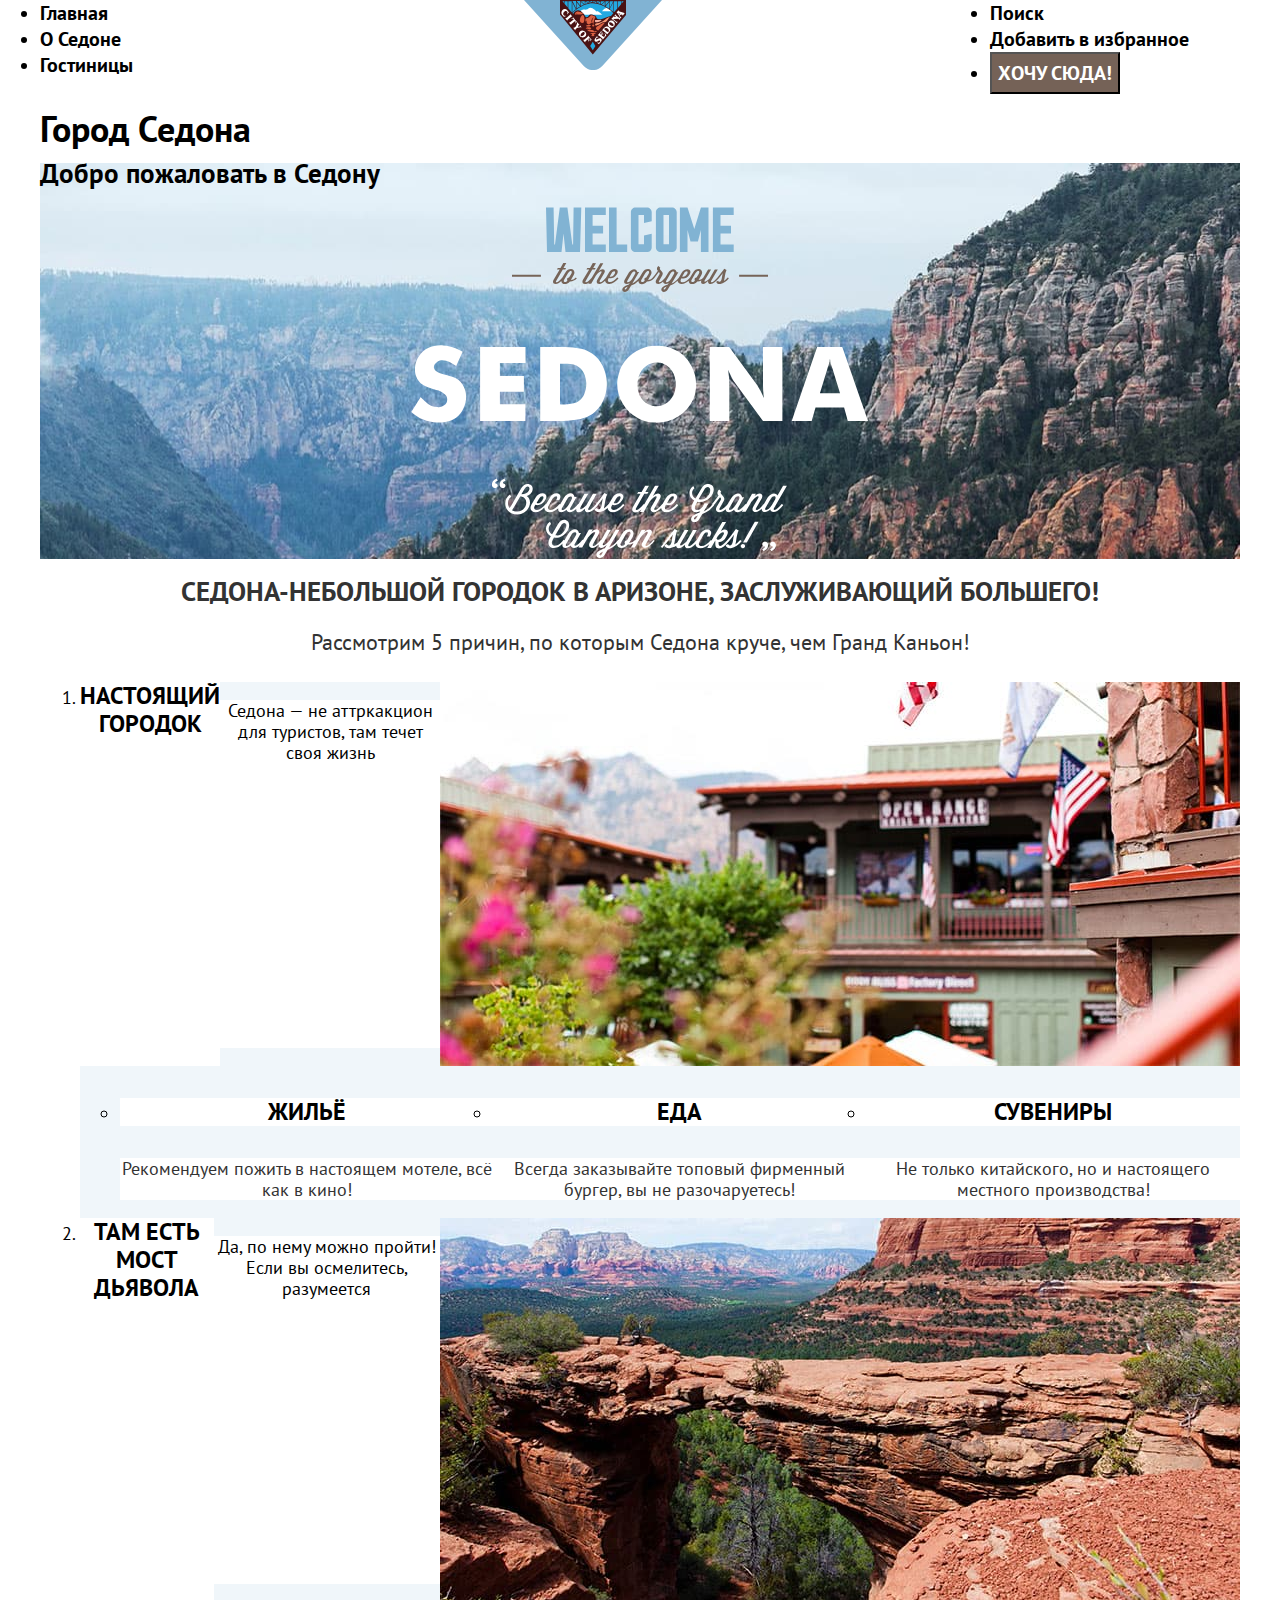
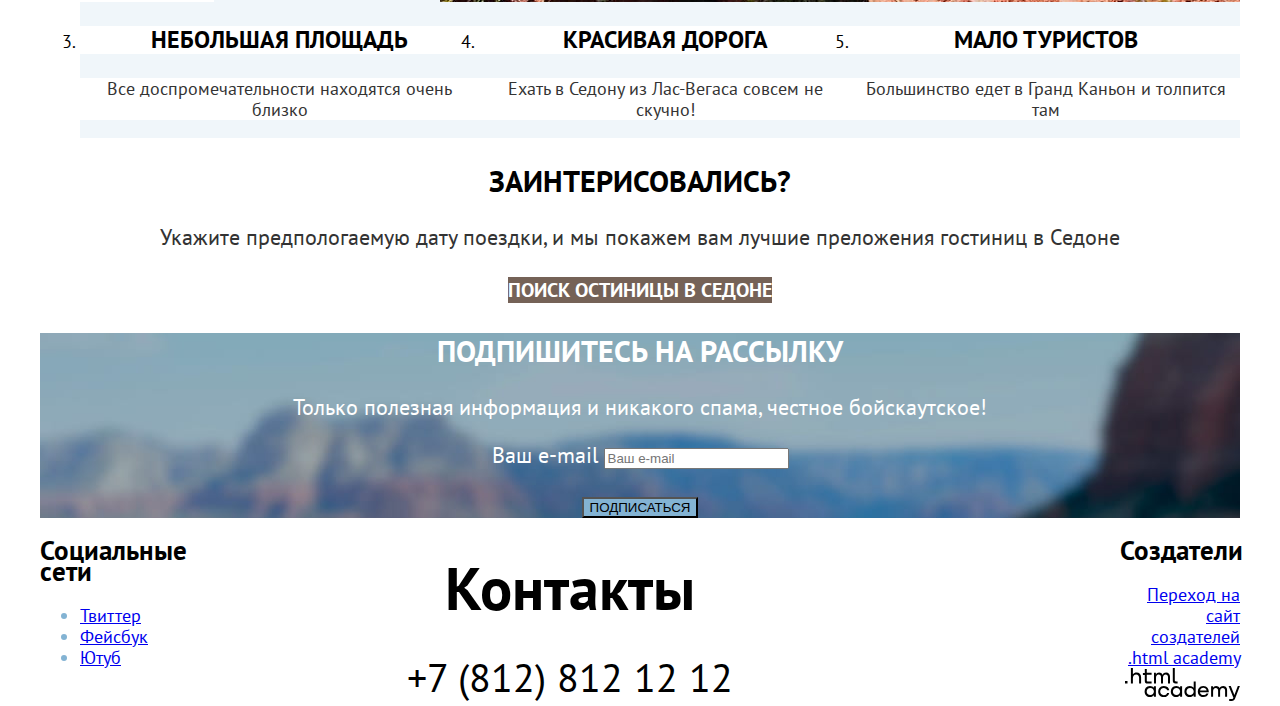
==== index.html @ b30a2d1b "сетка главной страницы и каталога" ====
<!DOCTYPE html>
<html lang="ru">
  <head>
    <meta charset="utf-8">
    <title>HTML Academy: Седона</title>
    <link rel="stylesheet" href="styles/styles.css">
  </head>
  <body>
    <header class="page-header">
      <nav class="navigation">
        <ul class="navigation-list">
          <li class="navigation-item">
            <a class="navigation-link">Главная</a>
          </li>
          <li class="navigation-item">
            <a class="navigation-link" href="#">О Седоне</a>
          </li>
          <li class="navigation-item">
            <a class="navigation-link" href="catalog.html">Гостиницы</a>
          </li>
        </ul>
        <a class="page-header-logo">
          <img src="images/sedona.svg" width="138" height="70" alt="Логотип города Седона.">
        </a>
        <ul class="navigation-list navigation-user">
          <li class="navigation-item">
            <a class="navigation-link" href="">
              <span class="visually-hidden">Поиск</span>
            </a>
          </li>
          <li class="navigation-item">
            <a class="navigation-link" href="">
              <span class="visually-hidden">Добавить в избранное</span>
            </a>
          </li>
          <li class="navigation-item">
            <button class="button-special button-small" type="button">Хочу сюда!</button>
          </li>
        </ul>
      </nav>
    </header>
    <main class="main-container">
      <div class="page-container">
      <h1 class="visually-hidden">Город Седона</h1>
      <section class="intro">
        <h2 class="visually-hidden">Добро пожаловать в Седону</h2>
        <img class="intro-slogan" src="images/intro/welcome.svg" width="458" height="352" alt="Welcome to the gorgeus Sedona. Because the Grand Canyon sucks!">
      </section>
      <section class="advantages">
        <h2 class="advantages-title">Седона-небольшой городок в Аризоне, заслуживающий большего!</h2>
        <div class="causes">
        <p> Рассмотрим 5 причин, по которым Седона круче, чем Гранд Каньон!</p>
        </div>
        <ol class="advantages-list">
          <li class="advantages-item">
            <div class="index-columns">
            <h3 class="advantages-title-causes">Настоящий городок</h3>
            <p class="advantages-description-causes">Седона&nbsp;&mdash; не&nbsp;аттркакцион для туристов, там течет своя жизнь</p>
            <img class="advantages-image" src="images/advantages/photo-1.jpg" width="800" height="384" alt="Городская улица.">
            </div>
            <ul class="features-list">
              <li class="features-item">
                <h4 class="features-title-lodging">Жильё</h4>
                <p class="features-description">Рекомендуем пожить в настоящем мотеле, всё как в кино!</p>
              </li>
              <li class="features-item">
                <h4 class="features-title-food">Еда</h4>
                <p class="features-description">Всегда заказывайте топовый фирменный бургер, вы не разочаруетесь!</p>
              </li>
              <li class="features-item">
                <h4 class="features-title-souvenirs">Сувениры</h4>
                <p class="features-description">Не только китайского, но и настоящего местного производства!</p>
              </li>
            </ul>
          </li>
          <li class="advantages-item">
            <div class="index-columns">
            <h3 class="advantages-title-causes">Там есть мост дьявола</h3>
            <p class="advantages-description-causes">Да, по нему можно пройти! Если вы осмелитесь, разумеется</p>
            <img сlass="advantages-image" src="images/advantages/photo-2.jpg" width="800" height="384" alt="Мост дьявола.">
            </div>
          </li>
          <div class="index-columns">
          <li class="advantages-item">
            <h3 class="advantages-title-facts">Небольшая площадь</h3>
            <p class="advantages-description-facts">Все доспромечательности находятся очень близко</p>
          </li>
          <li class="advantages-item">
            <h3 class="advantages-title-facts">Красивая дорога</h3>
            <p class="advantages-description-facts">Ехать в Седону из Лас-Вегаса совсем не скучно!</p>
          </li>
          <li class="advantages-item">
            <h3 class="advantages-title-facts">Мало туристов</h3>
            <p class="advantages-description-facts">Большинство едет в Гранд Каньон и толпится там</p>
          </li>
          </div>
        </ol>
      </section>
      <section class="reservation">
        <h2 class="reservation-title">Заинтерисовались?</h2>
        <div class="hotel-search">
        <p>Укажите предпологаемую дату поездки, и мы покажем вам лучшие преложения гостиниц в Седоне</p>
        </div>
        <a class="button-special reservation-link" href="#">Поиск остиницы в Седоне</a>
      </section>
      <section class="subscribe">
        <h2 class="subscribe-title">Подпишитесь на рассылку</h2>
        <p>Только полезная информация и никакого спама, честное бойскаутское!</p>
        <form class="newsletter-form" action="https://echo.htmlacademy.ru" method="post">
          <p class="newsletter-email">
            <label class="visually-hidden" for="newsletter-email">Ваш e-mail</label>
            <input class="field" placeholder="Ваш e-mail" type="email" name="newsletter-email" id="newsletter-email" required>
          </p>
          <button class="button newsletter-button" type="submit">Подписаться</button>
        </form>
      </section>
      </div>
    </main>
    <footer class="page-footer">
      <div class="page-footer-container">
      <section class="footer-social">
        <h2 class="visually-hidden">Социальные сети</h2>
        <ul class="footer-social-list">
          <li class="footer-social-item">
            <a class="footer-social-link" href="https://twitter.com/htmlacademy_ru" target="_blank" rel="noopener nofollow">
              <span class="visually-hidden">Твиттер</span>
            </a>
          </li>
          <li class="footer-social-item">
            <a class="footer-social-link" href="https://www.facebook.com/htmlacademy" target="_blank" rel="noopener nofollow">
              <span class="visually-hidden">Фейсбук</span>
            </a>
          </li>
          <li class="footer-social-item">
            <a class="footer-social-link" href="https://www.youtube.com/c/HTMLAcademyRUS" target="_blank" rel="noopener nofollow">
              <span class="visually-hidden">Ютуб</span>
            </a>
          </li>
        </ul>
      </section>
      <section class="footer-contacts">
        <h2 class="visually-hidden">Контакты</h2>
        <address class="footer-contacts">
          <a class="footer-contacts-phone" href="+78128121212">+7 (812) 812 12 12</a>
        </address>
      </section>
      <section class="branding">
        <h2 class="visually-hidden">Создатели</h2>
        <a href="https://htmlacademy.ru" target="_blank" rel="noopener nofollow">
          <span class="visually-hidden">Переход на сайт создателей .html academy</span>
          <img src="image/vectors/Vector-19.svg" width="115" height="33" alt="Логотип сайта htmlacademy.">
        </a>
      </section>
      </div>
    </footer>
  </body>
</html>
---- styles/styles.css ----
@font-face {
  font-family: "PT Sans";
  font-style: normal;
  font-weight: 400;
  src: url("../fonts/ptsans-400.woff2") format("woff2");
  font-display: swap;
}

@font-face {
  font-family: "PT Sans";
  font-style: normal;
  font-weight: 700;
  src: url("../fonts/ptsans-700.woff2") format("woff2");
  font-display: swap;
}

html {
  height: 100%;
}

body {
  margin: 0;
  display: flex;
  flex-direction: column;
  min-height: 100%;
  font-family: "PT Sans", sans-serif;
  font-size: 18px;
  line-height: 21px;
  color: #000000;
  background-color: #ffffff;
}

.page-header {
  color: #000000;
  background-color: #ffffff;
}

.navigation {
  display: flex;
  width: 1200px;
  margin: 0 auto;
}

.navigation-list {
  width: 320px;
  margin: 0;
  padding: 0;
}

.navigation-user {
  max-width: 250px;
  margin-left: auto;
}

.navigation-link {
  font-family: "PT Sans", sans-serif;
  font-size: 20px;
  line-height: 26px;
  font-weight: 700;
  text-align: center;
  color: #000000;
  background-color: #ffffff;
  text-decoration: none;
}

.main-container {
  flex-grow: 1;
}

.intro {
  color: #000000;
  background-color: #756257;
  background-image: url("../images/intro/index-background.jpg");
  background-size: cover;
  background-repeat: no-repeat;
}

.page-container {
  width: 1200px;
  margin: 0 auto;
}

.intro-slogan {
  display: block;
  margin: 0 auto;
}

.catalog-header {
  color: #ffffff;
  background-color: #756257;
  background-image: url("../images/background/catalog-background.jpg");
  background-size: cover;
  background-repeat: no-repeat;
}

.advantages-item {
  background-color: rgba(131, 179, 211, 0.12);
}

.advantages-title {
  text-transform: uppercase;
  color: #333333;
}

.index-columns {
  display: flex;
  justify-content: space-between;
  margin: 0;
  padding: 0;
  text-align: center;
}

.advantages-image {
  width: 800px;
}

.features-list {
  display: flex;
  justify-content: space-between;
}

.features-item {
  width: 400px;
}

.advantages-title-causes {
  margin: 0;
  padding: 0;
  font-size: 24px;
  line-height: 28px;
  font-weight: 700;
  text-align: center;
  color: #000000;
  background-color: #ffffff;
  text-transform: uppercase;
}

.advantages-description-causes {
  font-size: 18px;
  line-height: 21px;
  font-weight: 400;
  text-align: center;
  color: #000000;
  background-color: #ffffff;
}

.inner-header-title {
  width: 528px;
  padding: 0 71px;
  font-family: "PT Sans", sans-serif;
  font-size: 60px;
  line-height: 78px;
  font-weight: 700;
  text-align: left;
  color: #ffffff;
}

.breadcrumbs {
  width: 73px;
  padding: 0 73px;
}

.catalog-filter {
  display: flex;
}

.advantages {
  text-align: center;
}

.causes {
  font-size: 22px;
  line-height: 36px;
  font-weight: 400;
  text-align: center;
  color: #333333;
}

.catalog-filter-title {
  font-size: 20px;
  line-height: 26px;
  font-weight: 700;
  text-align: left;
  color: #ffffff;
}

.features-title-lodging {
  font-size: 24px;
  line-height: 28px;
  font-weight: 700;
  text-align: center;
  color: #000000;
  background-color: #ffffff;
  text-transform: uppercase;
}

.features-title-food {
  font-size: 24px;
  line-height: 28px;
  font-weight: 700;
  text-align: center;
  color: #000000;
  background-color: #ffffff;
  text-transform: uppercase;
}

.features-title-souvenirs {
  font-size: 24px;
  line-height: 28px;
  font-weight: 700;
  text-align: center;
  color: #000000;
  background-color: #ffffff;
  text-transform: uppercase;
}

.features-description {
  font-size: 18px;
  line-height: 21px;
  font-weight: 400;
  text-align: center;
  color: #333333;
  background-color: #ffffff;
}

.control-label {
  font-size: 18px;
  line-height: 24px;
  font-weight: 400;
  text-align: left;
  color: #ffffff;
}

.features-title {
  text-transform: uppercase;
}

.infrastructure {
  width: 150px;
  margin-right: 67px;
}

.lodging {
  width: 145px;
  margin-right: 167px;
}

.price {
  width: 278px;
  margin-right: 81px;
}

.catalog {
  width: 1056px;
  margin: 0 72;
}

.catalog-info {
  font-size: 30px;
  line-height: 39px;
  font-weight: 700;
  text-align: left;
  color: #000000;
  text-transform: uppercase;
}

.product-card-title {
  font-size: 24px;
  line-height: 32px;
  font-weight: 700;
  text-align: left;
  color: #000000;
}

.reservation {
  padding: 0;
  margin: 0 auto;
  text-align: center;
  background-color: #ffffff;
}

.reservation-title {
  font-size: 30px;
  line-height: 36px;
  font-weight: 700;
  text-align: center;
  color: #000000;
  background-color: #ffffff;
  text-transform: uppercase;
}

.advantages-title-facts {
  font-size: 24px;
  line-height: 28px;
  font-weight: 700;
  text-align: center;
  color: #000000;
  background-color: #ffffff;
  text-transform: uppercase;
}

.advantages-description-facts {
  font-size: 18px;
  line-height: 21px;
  font-weight: 400;
  text-align: center;
  color: #333333;
  background-color: #ffffff;
}

.product-card-type,
.product-card-price {
  font-size: 18px;
  line-height: 24px;
  font-weight: 400;
  text-align: left;
  color: #333333;
}

.product-card-rating {
  font-size: 16px;
  line-height: 21px;
  font-weight: 400;
  text-align: center;
  color: #333333;
}

.button-special {
  font-family: inherit;
  font-size: 20px;
  line-height: 36px;
  font-weight: 700;
  text-align: center;
  color: #ffffff;
  background-color: #756257;
  text-decoration: none;
  text-transform: uppercase;
}

.hotel-search {
  font-size: 22px;
  line-height: 26px;
  font-weight: 400;
  text-align: center;
  color: #333333;
  background-color: #ffffff;
}

.subscribe {
  margin: 0 auto;
  padding: 0;
  text-align: center;
  background-image: url("../images/background/background.jpg");
  background-size: 100% auto;
  background-repeat: no-repeat;
  color: #ffffff;
  font-size: 22px;
  line-height: 26px;
  font-weight: 400;
}

.subscribe-title {
  text-transform: uppercase;
  font-size: 30px;
  line-height: 36px;
  font-weight: 700;
}

.button {
  background-color: #83b3d3;
  text-transform: uppercase;
  text-decoration: none;
}

.page-footer {
  background-color: #ffffff;
}

.page-footer-container {
  display: flex;
  width: 1200px;
  margin: 0 auto;
}

.footer-social {
  width: 110px;
  margin-right: 60px;
}

.footer-social-item {
  text-align: left;
  font-style: normal;
  color: #83b3d3;
  background-color: #ffffff;
  text-decoration: none;
  font-size: 18px;
  line-height: 21px;
  font-weight: 400;
}

.footer-contacts {
  width: 720px;
  text-align: center;
  font-size: 40px;
  line-height: 40px;
  font-weight: 400;
  font-style: normal;
  text-decoration: none;
}

.footer-contacts-phone {
  font-style: normal;
  font-size: 40px;
  line-height: 40px;
  font-weight: 400;
  text-align: center;
  color: #000000;
  background-color: #ffffff;
  text-decoration: none;
}

.branding {
  margin-left: auto;
  max-width: 120px;
  text-align: right;
}

.page-header-logo {
  display: flex;
  justify-content: space-between;
  margin: 0 auto;
}
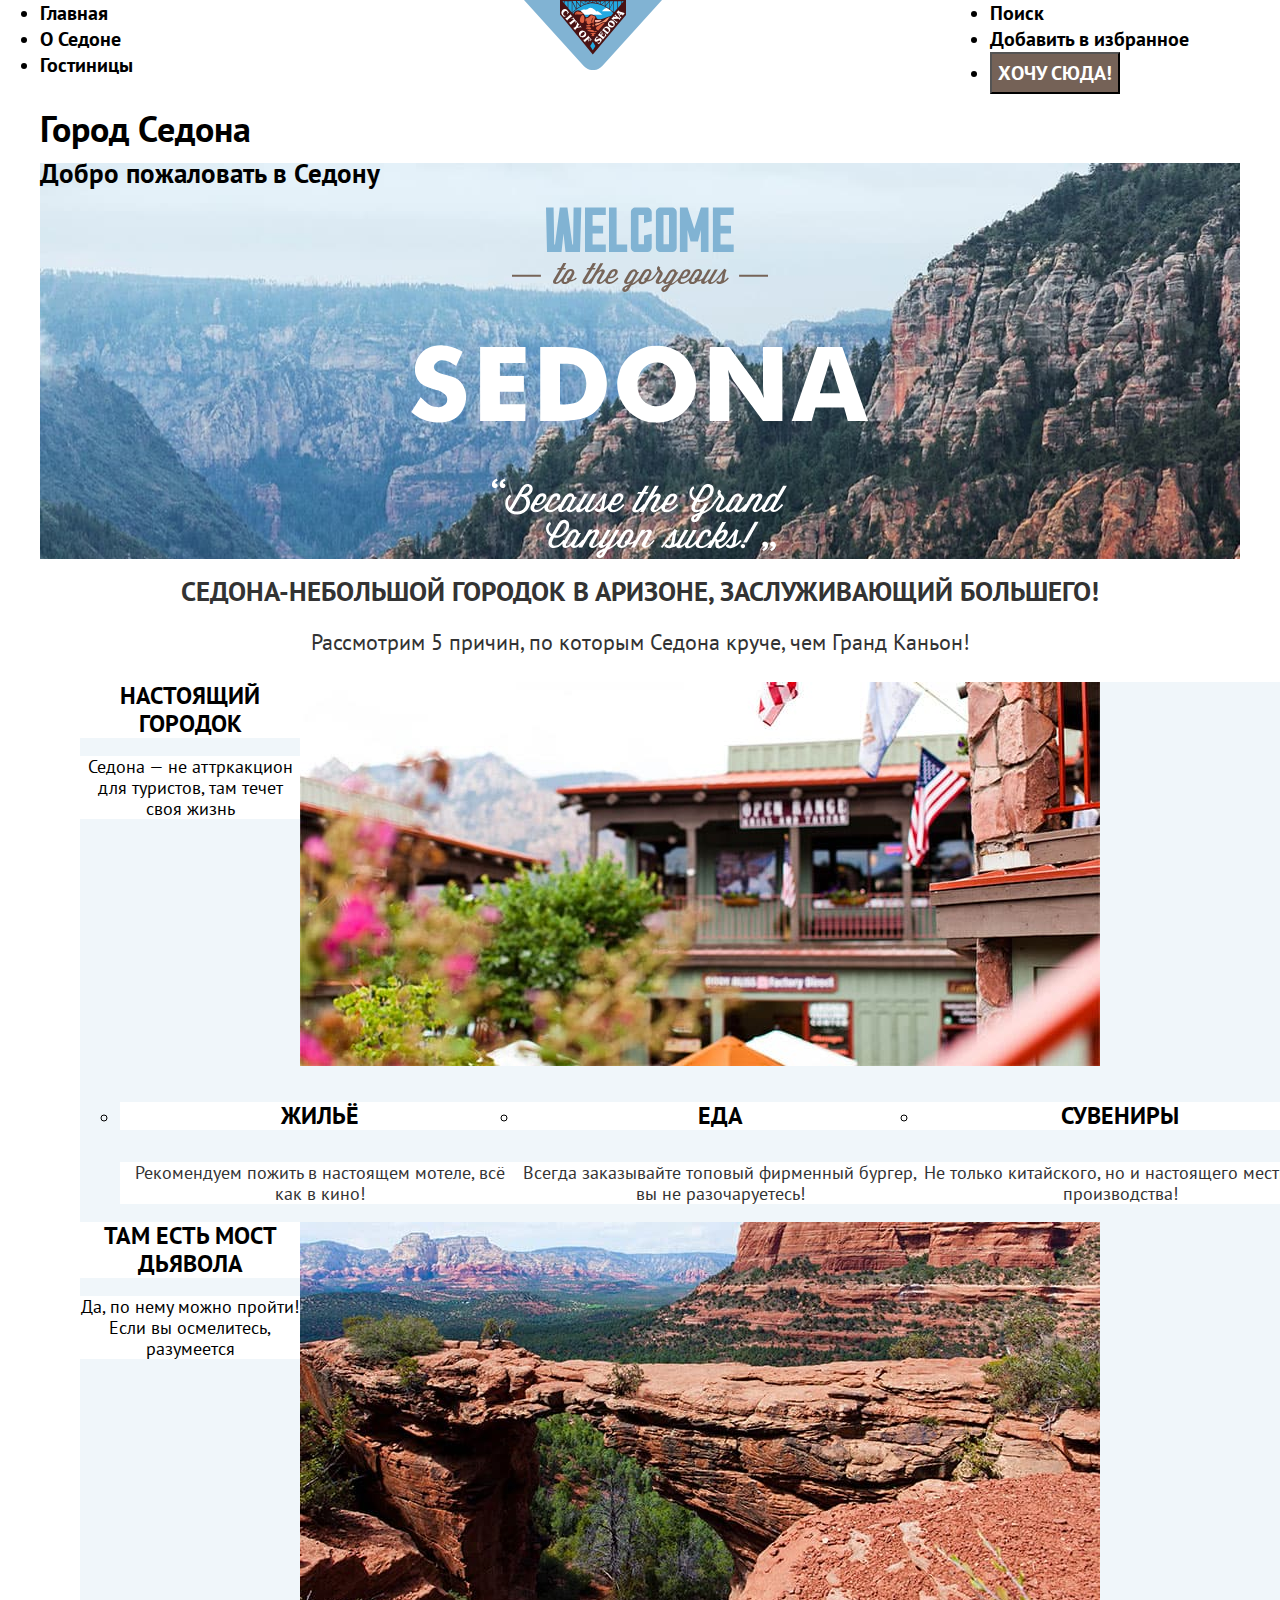
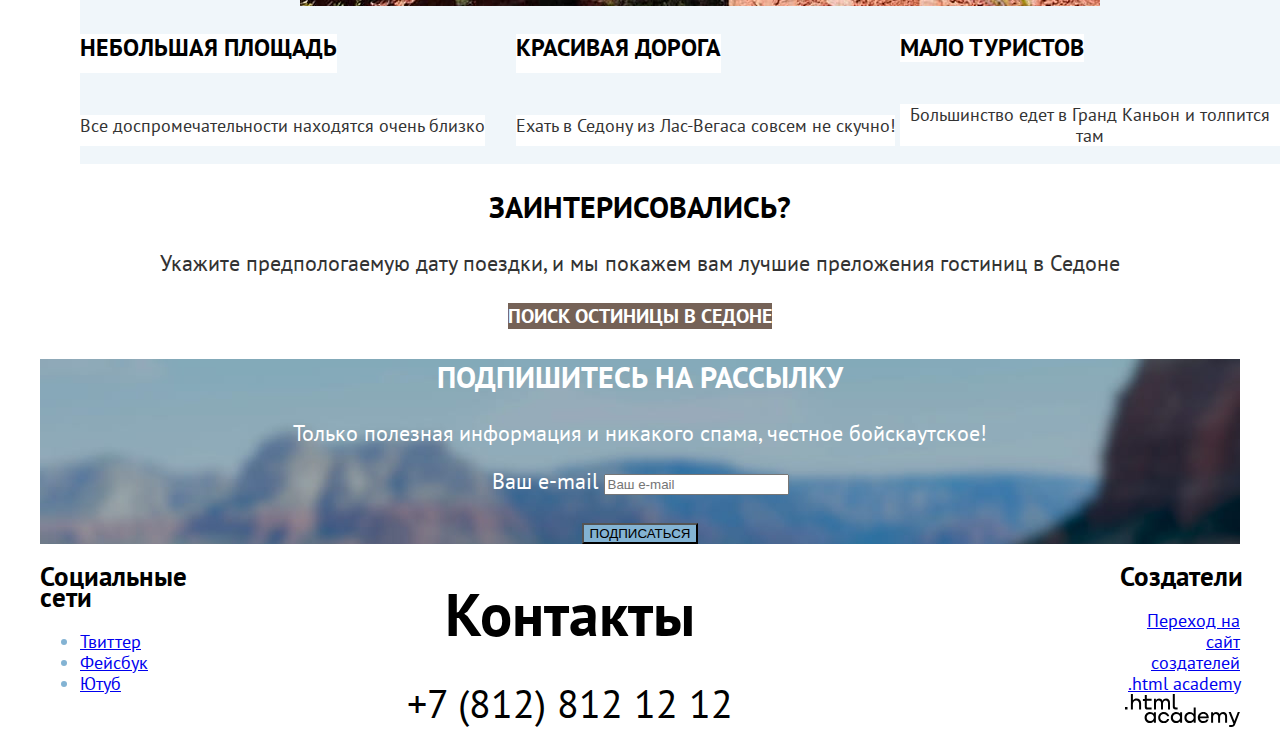
==== commit ce7a081e: "исправление" ====
--- a/index.html
+++ b/index.html
@@ -1,11 +1,14 @@
 <!DOCTYPE html>
 <html lang="ru">
-  <head>
-    <meta charset="utf-8">
-    <title>HTML Academy: Седона</title>
-    <link rel="stylesheet" href="styles/styles.css">
-  </head>
-  <body>
+
+<head>
+  <meta charset="utf-8">
+  <title>HTML Academy: Седона</title>
+  <link rel="stylesheet" href="styles/styles.css">
+</head>
+
+<body>
+  <div class="page-container">
     <header class="page-header">
       <nav class="navigation">
         <ul class="navigation-list">
@@ -40,7 +43,6 @@
       </nav>
     </header>
     <main class="main-container">
-      <div class="page-container">
       <h1 class="visually-hidden">Город Седона</h1>
       <section class="intro">
         <h2 class="visually-hidden">Добро пожаловать в Седону</h2>
@@ -49,14 +51,16 @@
       <section class="advantages">
         <h2 class="advantages-title">Седона-небольшой городок в Аризоне, заслуживающий большего!</h2>
         <div class="causes">
-        <p> Рассмотрим 5 причин, по которым Седона круче, чем Гранд Каньон!</p>
+          <p> Рассмотрим 5 причин, по которым Седона круче, чем Гранд Каньон!</p>
         </div>
         <ol class="advantages-list">
           <li class="advantages-item">
-            <div class="index-columns">
-            <h3 class="advantages-title-causes">Настоящий городок</h3>
-            <p class="advantages-description-causes">Седона&nbsp;&mdash; не&nbsp;аттркакцион для туристов, там течет своя жизнь</p>
-            <img class="advantages-image" src="images/advantages/photo-1.jpg" width="800" height="384" alt="Городская улица.">
+            <div class="index-title-causes">
+              <h3 class="advantages-title-causes">Настоящий городок</h3>
+              <p class="advantages-description-causes">Седона&nbsp;&mdash; не&nbsp;аттркакцион для туристов, там течет своя жизнь</p>
+            </div>
+            <div class="image-advantages">
+              <img class="advantages-image" src="images/advantages/photo-1.jpg" width="800" height="384" alt="Городская улица.">
             </div>
             <ul class="features-list">
               <li class="features-item">
@@ -74,32 +78,34 @@
             </ul>
           </li>
           <li class="advantages-item">
-            <div class="index-columns">
-            <h3 class="advantages-title-causes">Там есть мост дьявола</h3>
-            <p class="advantages-description-causes">Да, по нему можно пройти! Если вы осмелитесь, разумеется</p>
-            <img сlass="advantages-image" src="images/advantages/photo-2.jpg" width="800" height="384" alt="Мост дьявола.">
+            <div class="index-title-causes">
+              <h3 class="advantages-title-causes">Там есть мост дьявола</h3>
+              <p class="advantages-description-causes">Да, по нему можно пройти! Если вы осмелитесь, разумеется</p>
+            </div>
+            <div class="image-advantages">
+              <img сlass="advantages-image" src="images/advantages/photo-2.jpg" width="800" height="384" alt="Мост дьявола.">
             </div>
           </li>
           <div class="index-columns">
-          <li class="advantages-item">
-            <h3 class="advantages-title-facts">Небольшая площадь</h3>
-            <p class="advantages-description-facts">Все доспромечательности находятся очень близко</p>
-          </li>
-          <li class="advantages-item">
-            <h3 class="advantages-title-facts">Красивая дорога</h3>
-            <p class="advantages-description-facts">Ехать в Седону из Лас-Вегаса совсем не скучно!</p>
-          </li>
-          <li class="advantages-item">
-            <h3 class="advantages-title-facts">Мало туристов</h3>
-            <p class="advantages-description-facts">Большинство едет в Гранд Каньон и толпится там</p>
-          </li>
+            <li class="advantages-item">
+              <h3 class="advantages-title-facts">Небольшая площадь</h3>
+              <p class="advantages-description-facts">Все доспромечательности находятся очень близко</p>
+            </li>
+            <li class="advantages-item">
+              <h3 class="advantages-title-facts">Красивая дорога</h3>
+              <p class="advantages-description-facts">Ехать в Седону из Лас-Вегаса совсем не скучно!</p>
+            </li>
+            <li class="advantages-item">
+              <h3 class="advantages-title-facts">Мало туристов</h3>
+              <p class="advantages-description-facts">Большинство едет в Гранд Каньон и толпится там</p>
+            </li>
           </div>
         </ol>
       </section>
       <section class="reservation">
         <h2 class="reservation-title">Заинтерисовались?</h2>
         <div class="hotel-search">
-        <p>Укажите предпологаемую дату поездки, и мы покажем вам лучшие преложения гостиниц в Седоне</p>
+          <p>Укажите предпологаемую дату поездки, и мы покажем вам лучшие преложения гостиниц в Седоне</p>
         </div>
         <a class="button-special reservation-link" href="#">Поиск остиницы в Седоне</a>
       </section>
@@ -114,10 +120,8 @@
           <button class="button newsletter-button" type="submit">Подписаться</button>
         </form>
       </section>
-      </div>
     </main>
     <footer class="page-footer">
-      <div class="page-footer-container">
       <section class="footer-social">
         <h2 class="visually-hidden">Социальные сети</h2>
         <ul class="footer-social-list">
@@ -151,7 +155,8 @@
           <img src="image/vectors/Vector-19.svg" width="115" height="33" alt="Логотип сайта htmlacademy.">
         </a>
       </section>
-      </div>
     </footer>
-  </body>
+  </div>
+</body>
+
 </html>
--- a/styles/styles.css
+++ b/styles/styles.css
@@ -63,8 +63,9 @@
   text-decoration: none;
 }
 
-.main-container {
-  flex-grow: 1;
+.page-container {
+  width: 1200px;
+  margin: 0 auto;
 }
 
 .intro {
@@ -75,11 +76,6 @@
   background-repeat: no-repeat;
 }
 
-.page-container {
-  width: 1200px;
-  margin: 0 auto;
-}
-
 .intro-slogan {
   display: block;
   margin: 0 auto;
@@ -95,6 +91,8 @@
 
 .advantages-item {
   background-color: rgba(131, 179, 211, 0.12);
+  flex-wrap:wrap;
+  display: flex;
 }
 
 .advantages-title {
@@ -102,6 +100,27 @@
   color: #333333;
 }
 
+.advantages-list {
+  width: 100%;
+}
+
+.index-title-causes {
+  width: 220px;
+  display: block;
+  justify-content: space-between;
+  margin: 0;
+  padding: 0;
+  text-align: center;
+}
+
+.image-street {
+  width: 800px;
+}
+
+.image-advantages {
+  width: 800px;
+}
+
 .index-columns {
   display: flex;
   justify-content: space-between;
@@ -110,13 +129,8 @@
   text-align: center;
 }
 
-.advantages-image {
-  width: 800px;
-}
-
 .features-list {
   display: flex;
-  justify-content: space-between;
 }
 
 .features-item {
@@ -374,12 +388,10 @@
 
 .page-footer {
   background-color: #ffffff;
-}
-
-.page-footer-container {
-  display: flex;
-  width: 1200px;
-  margin: 0 auto;
+  display: flex;
+  justify-content: space-between;
+  margin: 0;
+  padding: 0;
 }
 
 .footer-social {
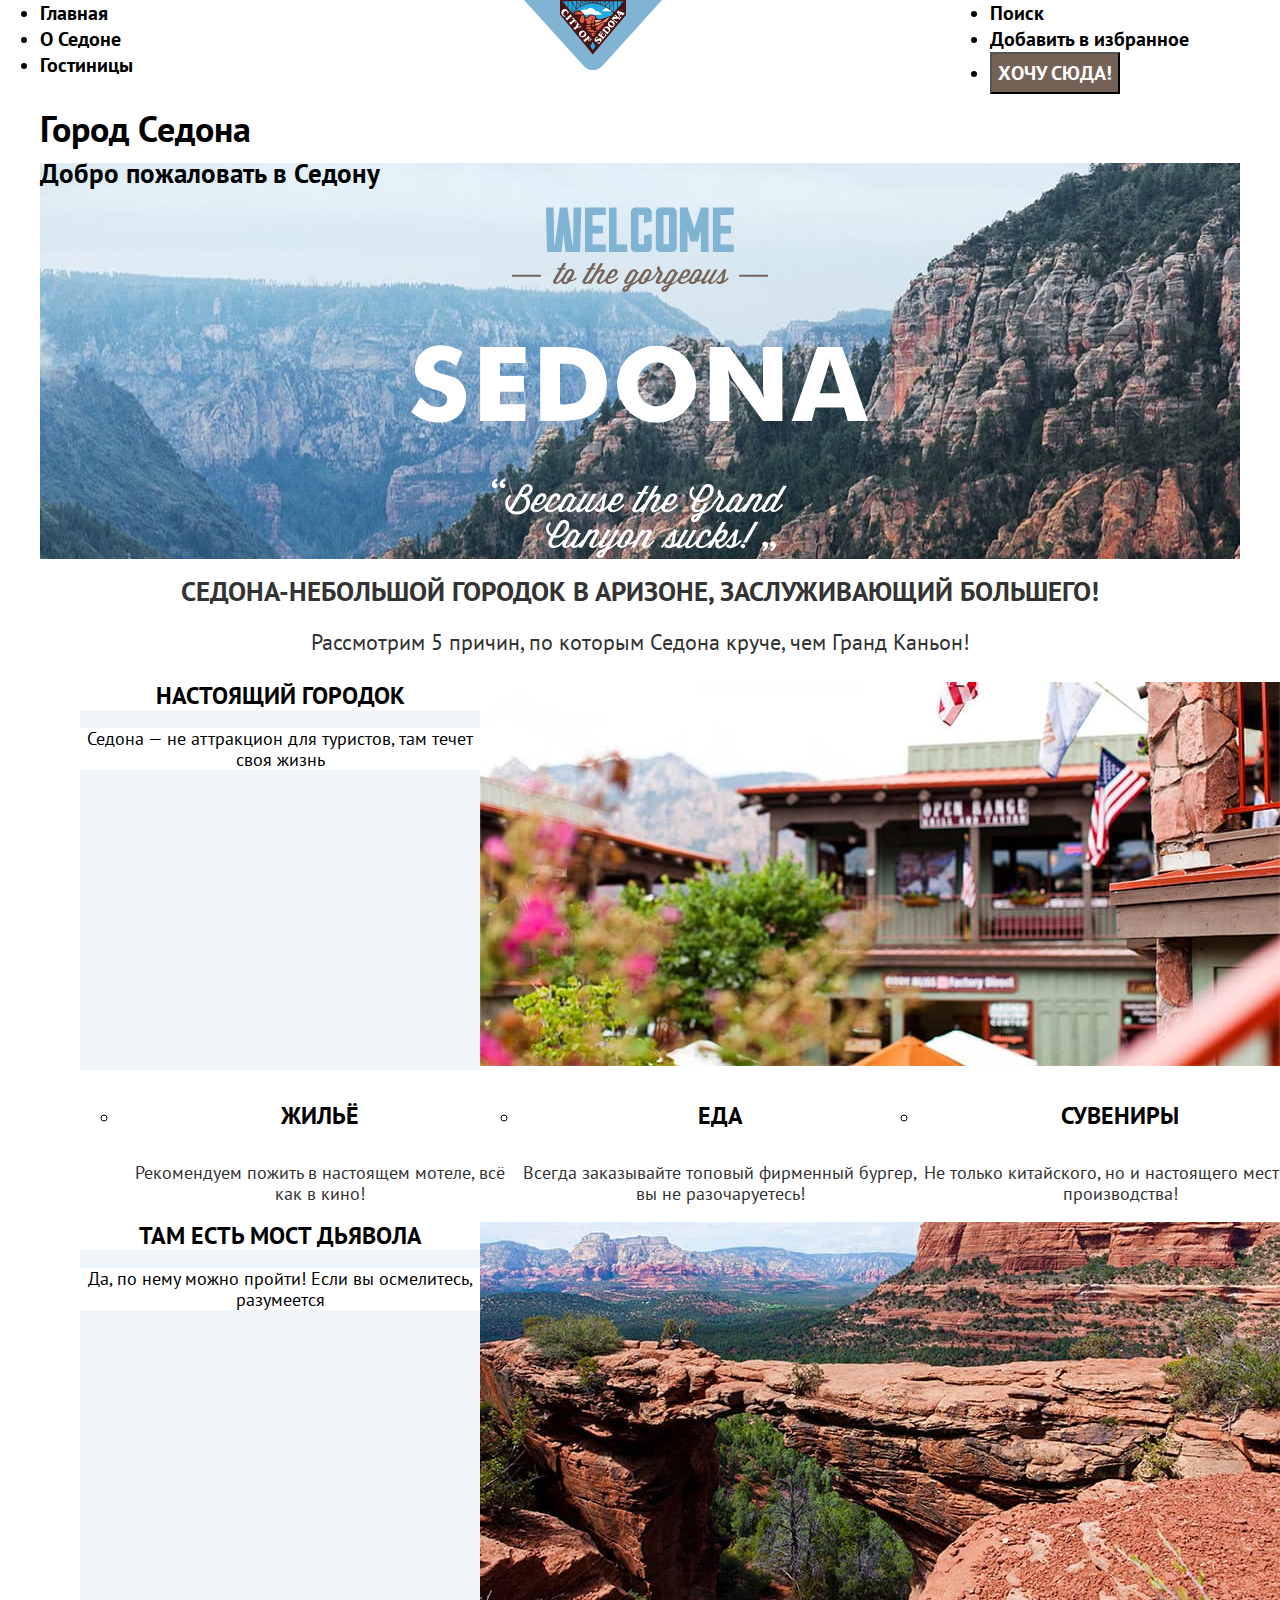
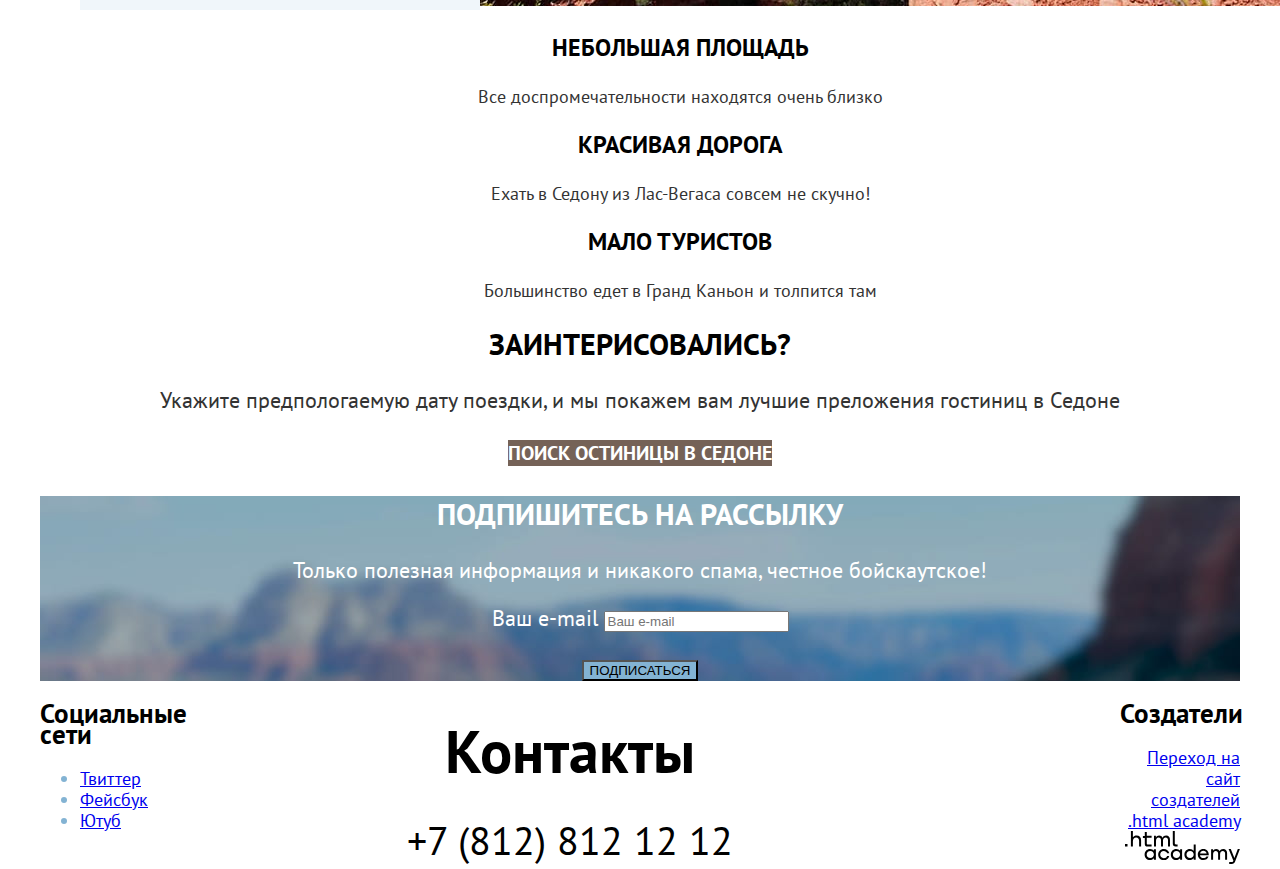
==== commit 5fa2aa80: "исправления 2" ====
--- a/index.html
+++ b/index.html
@@ -55,51 +55,49 @@
         </div>
         <ol class="advantages-list">
           <li class="advantages-item">
-            <div class="index-title-causes">
-              <h3 class="advantages-title-causes">Настоящий городок</h3>
-              <p class="advantages-description-causes">Седона&nbsp;&mdash; не&nbsp;аттркакцион для туристов, там течет своя жизнь</p>
+            <div class="advantages-container">
+              <h3 class="cause-title">Настоящий городок</h3>
+              <p class="cause-description">Седона&nbsp;&mdash; не&nbsp;аттракцион для туристов, там течет своя жизнь</p>
             </div>
-            <div class="image-advantages">
+            <div class="sights-image">
               <img class="advantages-image" src="images/advantages/photo-1.jpg" width="800" height="384" alt="Городская улица.">
             </div>
             <ul class="features-list">
-              <li class="features-item">
-                <h4 class="features-title-lodging">Жильё</h4>
+              <li class="features-item features-item-house">
+                <h4 class="features-title">Жильё</h4>
                 <p class="features-description">Рекомендуем пожить в настоящем мотеле, всё как в кино!</p>
               </li>
-              <li class="features-item">
-                <h4 class="features-title-food">Еда</h4>
+              <li class="features-item features-item-food">
+                <h4 class="features-title">Еда</h4>
                 <p class="features-description">Всегда заказывайте топовый фирменный бургер, вы не разочаруетесь!</p>
               </li>
-              <li class="features-item">
-                <h4 class="features-title-souvenirs">Сувениры</h4>
+              <li class="features-item features-item-souvenirs">
+                <h4 class="features-title">Сувениры</h4>
                 <p class="features-description">Не только китайского, но и настоящего местного производства!</p>
               </li>
             </ul>
           </li>
           <li class="advantages-item">
-            <div class="index-title-causes">
-              <h3 class="advantages-title-causes">Там есть мост дьявола</h3>
-              <p class="advantages-description-causes">Да, по нему можно пройти! Если вы осмелитесь, разумеется</p>
+            <div class="advantages-container">
+              <h3 class="cause-title">Там есть мост дьявола</h3>
+              <p class="cause-description">Да, по нему можно пройти! Если вы осмелитесь, разумеется</p>
             </div>
-            <div class="image-advantages">
+            <div class="sights-image">
               <img сlass="advantages-image" src="images/advantages/photo-2.jpg" width="800" height="384" alt="Мост дьявола.">
             </div>
           </li>
-          <div class="index-columns">
-            <li class="advantages-item">
+            <li class="advantages-item-other">
               <h3 class="advantages-title-facts">Небольшая площадь</h3>
               <p class="advantages-description-facts">Все доспромечательности находятся очень близко</p>
             </li>
-            <li class="advantages-item">
+            <li class="advantages-item-other">
               <h3 class="advantages-title-facts">Красивая дорога</h3>
               <p class="advantages-description-facts">Ехать в Седону из Лас-Вегаса совсем не скучно!</p>
             </li>
-            <li class="advantages-item">
+            <li class="advantages-item-other">
               <h3 class="advantages-title-facts">Мало туристов</h3>
               <p class="advantages-description-facts">Большинство едет в Гранд Каньон и толпится там</p>
             </li>
-          </div>
         </ol>
       </section>
       <section class="reservation">
@@ -158,5 +156,4 @@
     </footer>
   </div>
 </body>
-
 </html>
--- a/styles/styles.css
+++ b/styles/styles.css
@@ -66,6 +66,7 @@
 .page-container {
   width: 1200px;
   margin: 0 auto;
+  background-color: #ffffff;
 }
 
 .intro {
@@ -90,7 +91,6 @@
 }
 
 .advantages-item {
-  background-color: rgba(131, 179, 211, 0.12);
   flex-wrap:wrap;
   display: flex;
 }
@@ -104,26 +104,25 @@
   width: 100%;
 }
 
-.index-title-causes {
-  width: 220px;
+.advantages-container {
+  width: 400px;
   display: block;
   justify-content: space-between;
-  margin: 0;
-  padding: 0;
-  text-align: center;
+  text-align: center;
+  background-color: rgba(131, 179, 211, 0.12);
 }
 
 .image-street {
   width: 800px;
 }
 
-.image-advantages {
+.sights-image {
   width: 800px;
 }
 
-.index-columns {
-  display: flex;
-  justify-content: space-between;
+.advantages-item-other {
+  display: block;
+  justify-content:center;
   margin: 0;
   padding: 0;
   text-align: center;
@@ -137,7 +136,7 @@
   width: 400px;
 }
 
-.advantages-title-causes {
+.cause-title {
   margin: 0;
   padding: 0;
   font-size: 24px;
@@ -149,7 +148,7 @@
   text-transform: uppercase;
 }
 
-.advantages-description-causes {
+.cause-description {
   font-size: 18px;
   line-height: 21px;
   font-weight: 400;
@@ -198,54 +197,30 @@
   color: #ffffff;
 }
 
-.features-title-lodging {
+.features-description {
+  font-size: 18px;
+  line-height: 21px;
+  font-weight: 400;
+  text-align: center;
+  color: #333333;
+  background-color: #ffffff;
+}
+
+.control-label {
+  font-size: 18px;
+  line-height: 24px;
+  font-weight: 400;
+  text-align: left;
+  color: #ffffff;
+}
+
+.features-title {
   font-size: 24px;
   line-height: 28px;
   font-weight: 700;
   text-align: center;
   color: #000000;
   background-color: #ffffff;
-  text-transform: uppercase;
-}
-
-.features-title-food {
-  font-size: 24px;
-  line-height: 28px;
-  font-weight: 700;
-  text-align: center;
-  color: #000000;
-  background-color: #ffffff;
-  text-transform: uppercase;
-}
-
-.features-title-souvenirs {
-  font-size: 24px;
-  line-height: 28px;
-  font-weight: 700;
-  text-align: center;
-  color: #000000;
-  background-color: #ffffff;
-  text-transform: uppercase;
-}
-
-.features-description {
-  font-size: 18px;
-  line-height: 21px;
-  font-weight: 400;
-  text-align: center;
-  color: #333333;
-  background-color: #ffffff;
-}
-
-.control-label {
-  font-size: 18px;
-  line-height: 24px;
-  font-weight: 400;
-  text-align: left;
-  color: #ffffff;
-}
-
-.features-title {
   text-transform: uppercase;
 }
 
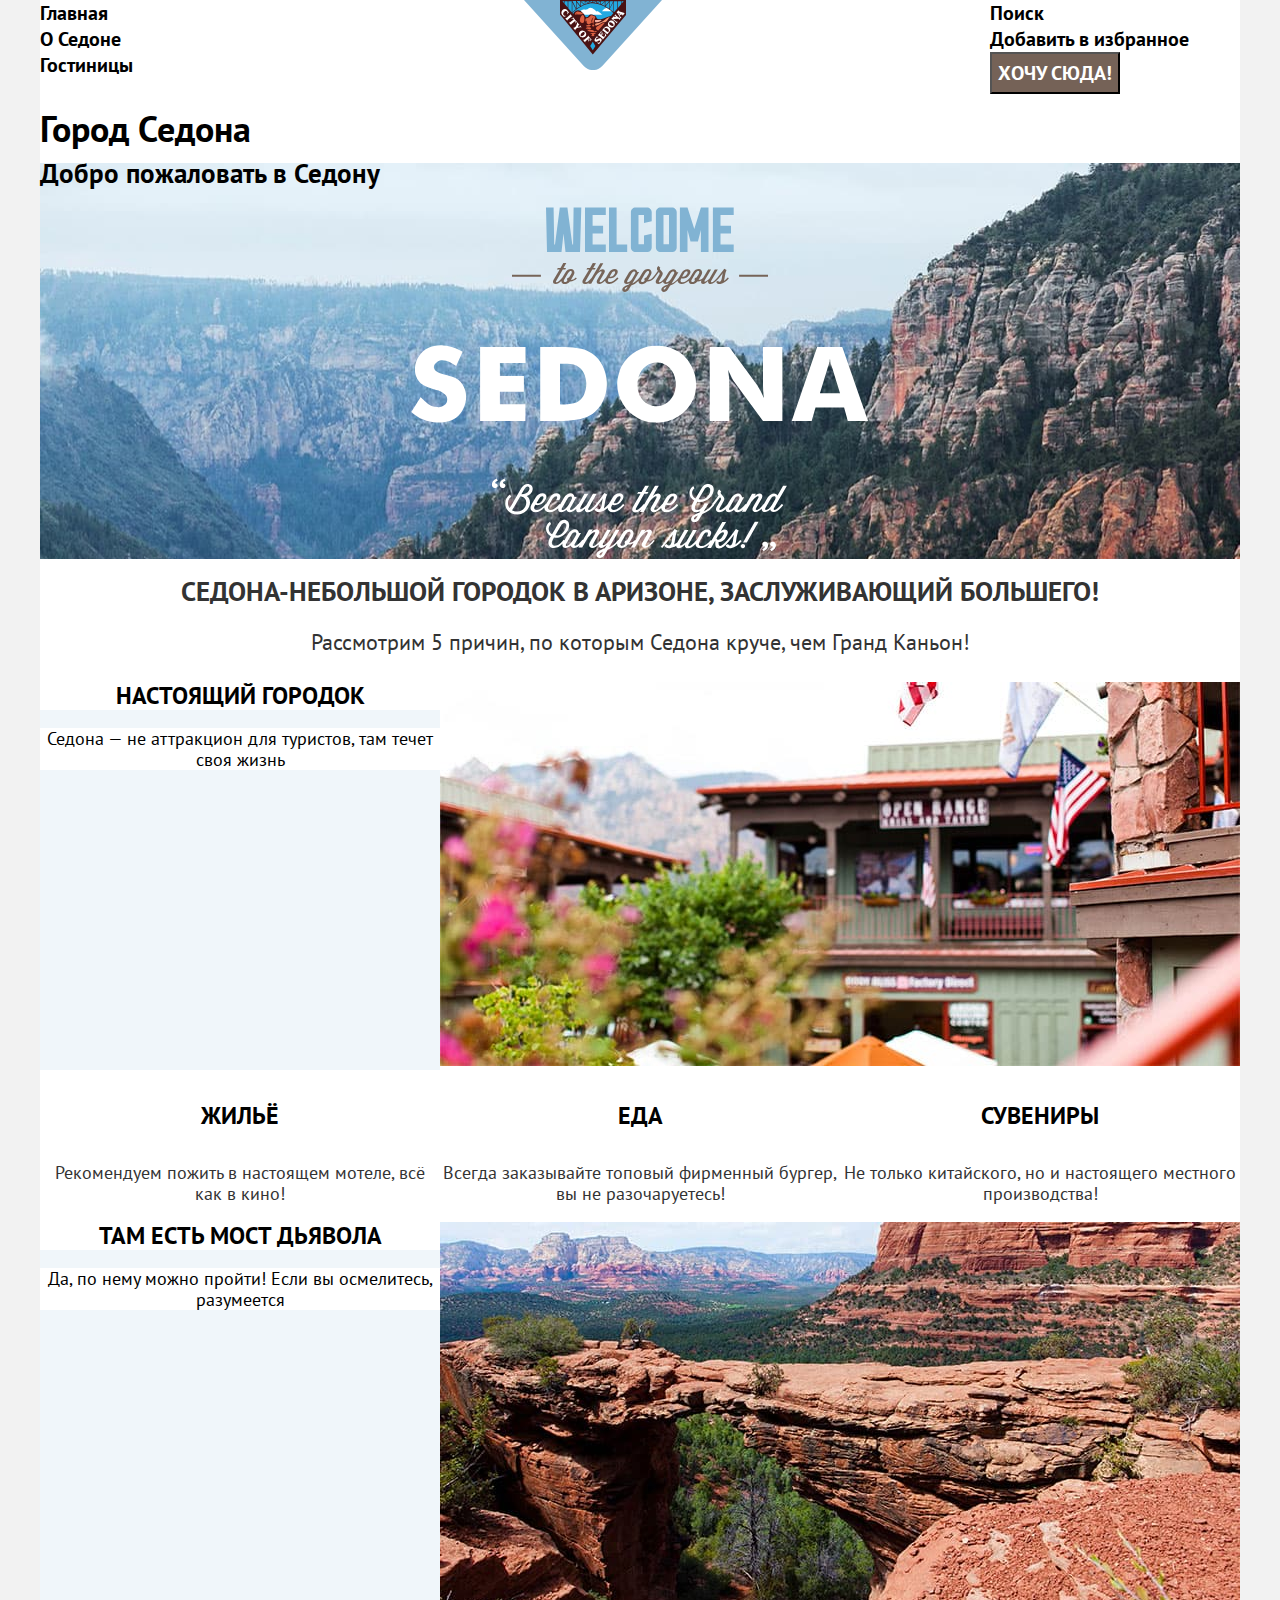
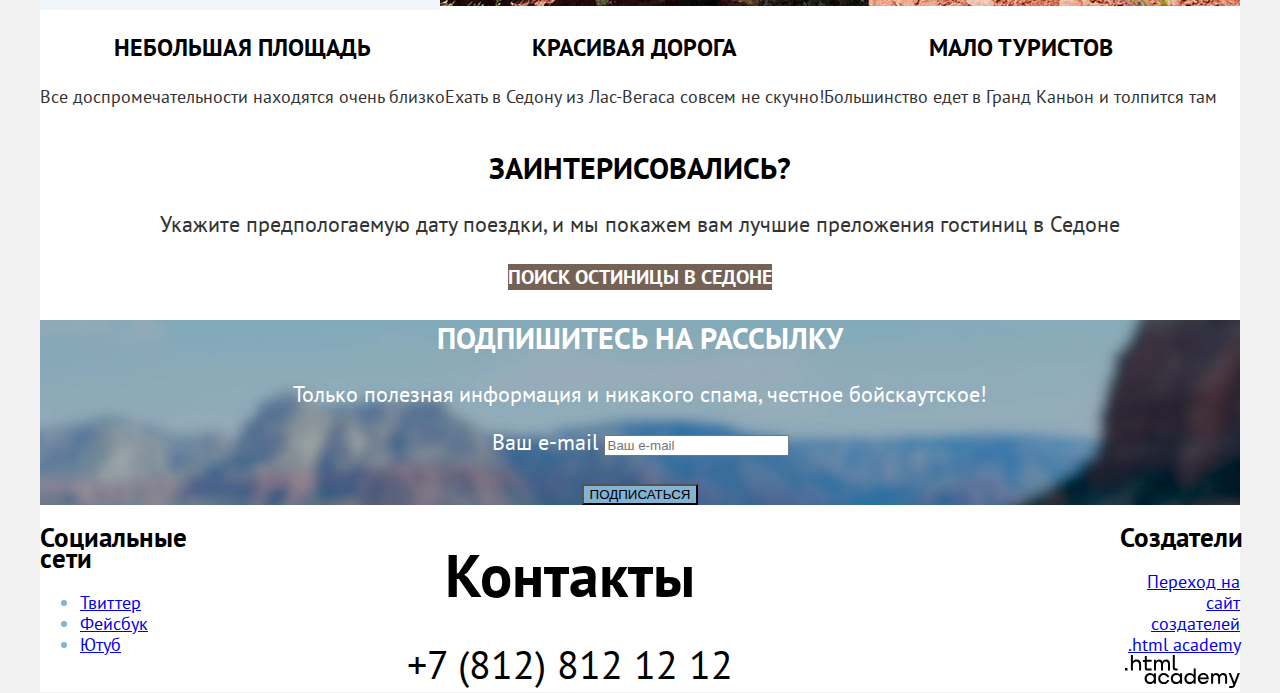
==== commit bf204f7f: "Сетка страницы и крупных блоков на флексах для страницы каталога" ====
--- a/index.html
+++ b/index.html
@@ -55,7 +55,7 @@
         </div>
         <ol class="advantages-list">
           <li class="advantages-item">
-            <div class="advantages-container">
+            <div class="advantages-text-container">
               <h3 class="cause-title">Настоящий городок</h3>
               <p class="cause-description">Седона&nbsp;&mdash; не&nbsp;аттракцион для туристов, там течет своя жизнь</p>
             </div>
@@ -78,7 +78,7 @@
             </ul>
           </li>
           <li class="advantages-item">
-            <div class="advantages-container">
+            <div class="advantages-text-container">
               <h3 class="cause-title">Там есть мост дьявола</h3>
               <p class="cause-description">Да, по нему можно пройти! Если вы осмелитесь, разумеется</p>
             </div>
--- a/styles/styles.css
+++ b/styles/styles.css
@@ -27,7 +27,7 @@
   font-size: 18px;
   line-height: 21px;
   color: #000000;
-  background-color: #ffffff;
+  background-color: #F2F2F2;
 }
 
 .page-header {
@@ -45,6 +45,7 @@
   width: 320px;
   margin: 0;
   padding: 0;
+  list-style-type: none;
 }
 
 .navigation-user {
@@ -102,9 +103,14 @@
 
 .advantages-list {
   width: 100%;
-}
-
-.advantages-container {
+  display: flex;
+  flex-wrap: wrap;
+  margin: 0;
+  padding: 0;
+  list-style-type: none;
+}
+
+.advantages-text-container {
   width: 400px;
   display: block;
   justify-content: space-between;
@@ -130,6 +136,9 @@
 
 .features-list {
   display: flex;
+  margin: 0;
+  padding: 0;
+  list-style-type: none;
 }
 
 .features-item {
@@ -244,13 +253,46 @@
   margin: 0 72;
 }
 
+.catalog-sorting {
+  display: flex;
+}
+
 .catalog-info {
+  width: 337px;
+  margin-right: 192px;
   font-size: 30px;
   line-height: 39px;
   font-weight: 700;
   text-align: left;
   color: #000000;
   text-transform: uppercase;
+}
+
+.sorting-type {
+  width: 287px;
+  margin-right: 81px;
+}
+
+.button-button-light {
+  width: 160px;
+}
+
+.product-card {
+  display: flex;
+}
+
+.product-card-link {
+  width: 180px;
+  margin-right: 37px;
+}
+
+.product-card-main {
+  flex-grow: 1;
+}
+
+.prduct-card-aside {
+  width: 160px;
+  margin-left: 37px;
 }
 
 .product-card-title {
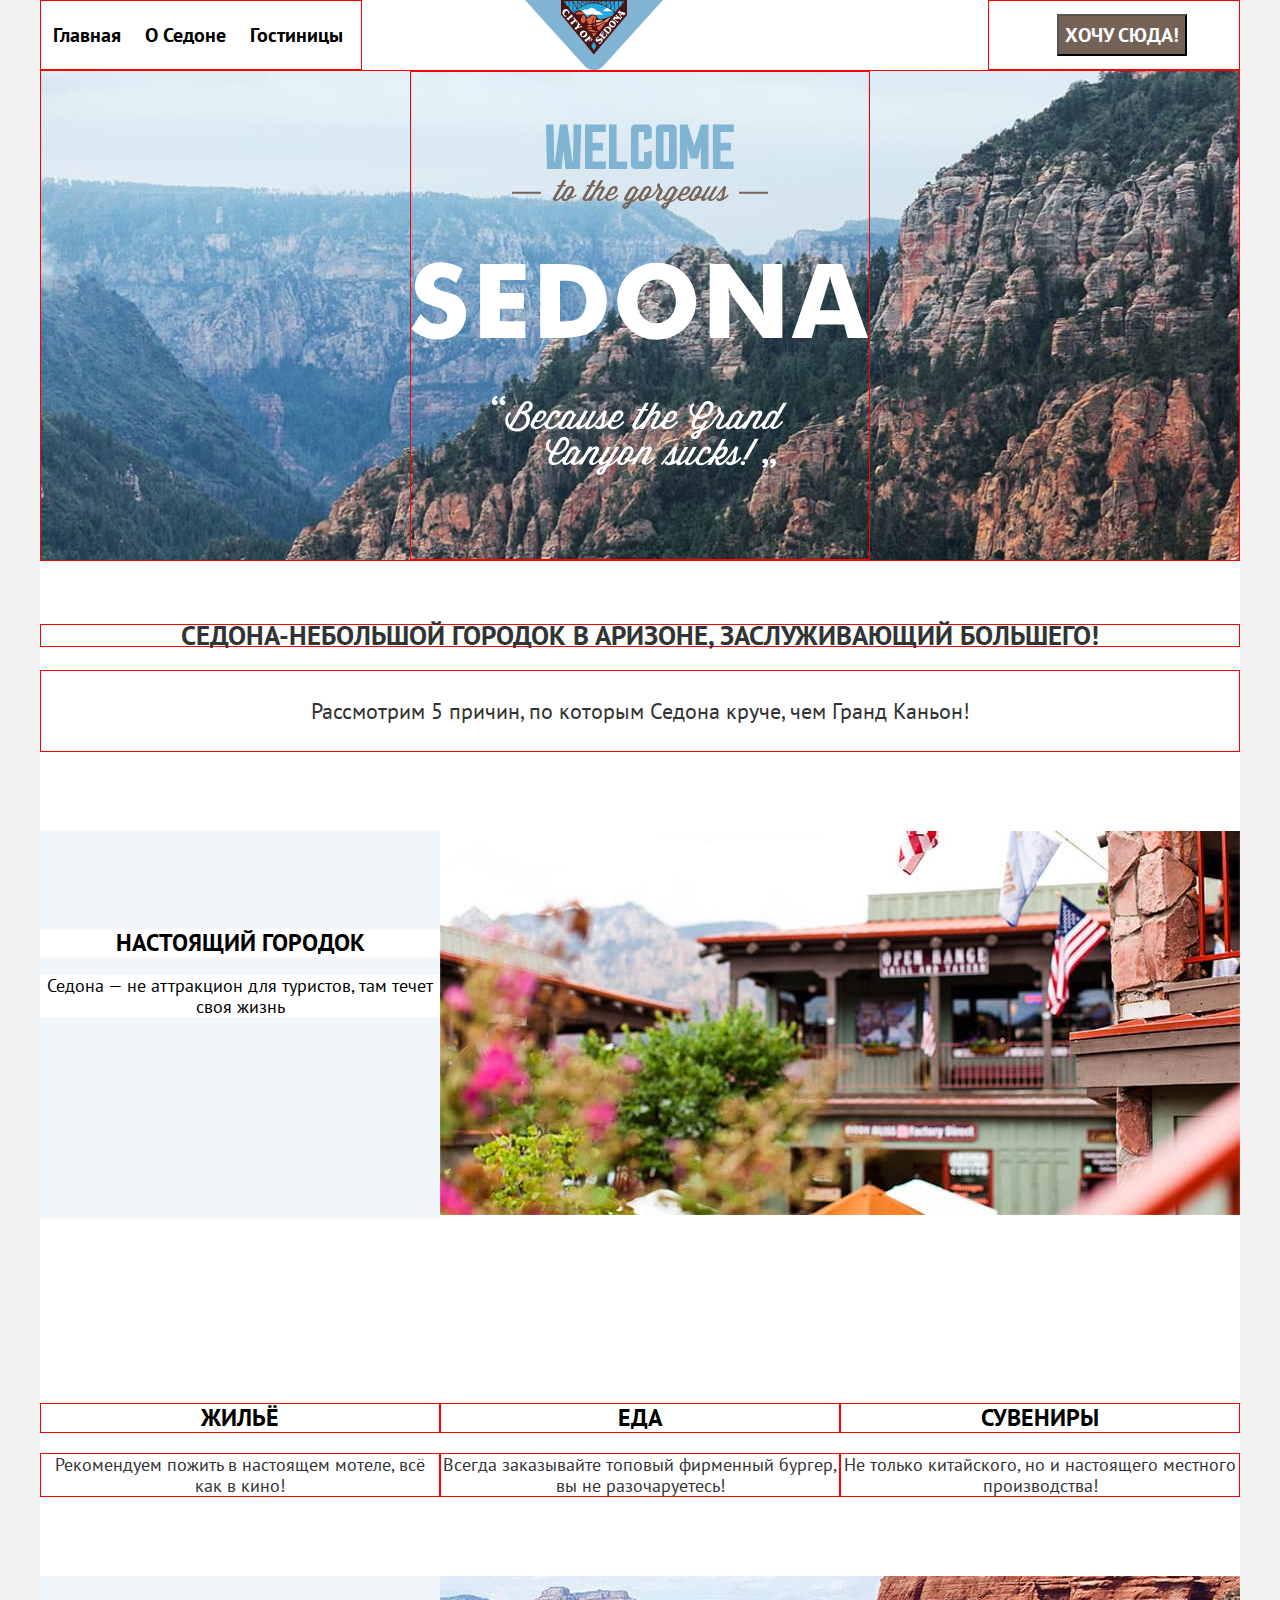
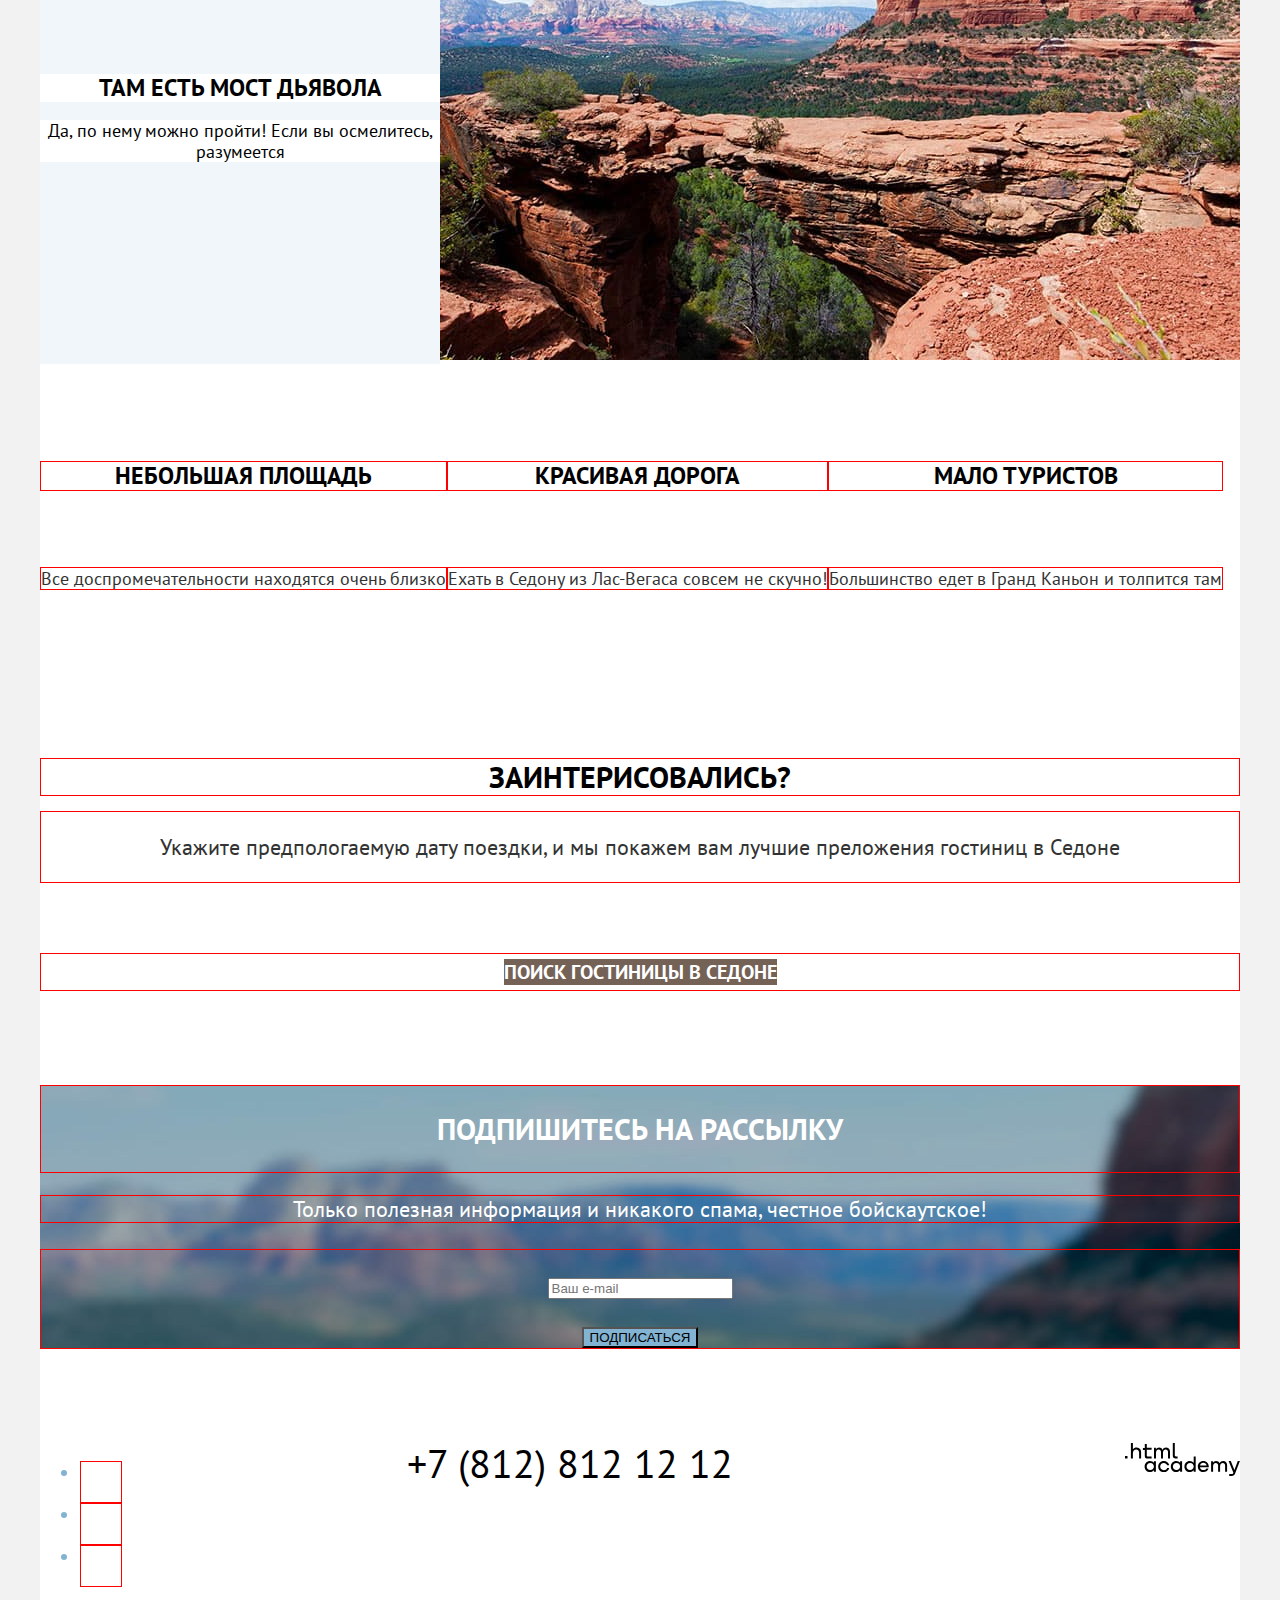
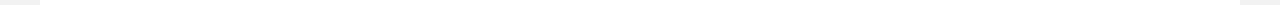
==== commit b203ca02: "Микросетка на флексах для главной страницы" ====
--- a/index.html
+++ b/index.html
@@ -105,11 +105,17 @@
         <div class="hotel-search">
           <p>Укажите предпологаемую дату поездки, и мы покажем вам лучшие преложения гостиниц в Седоне</p>
         </div>
-        <a class="button-special reservation-link" href="#">Поиск остиницы в Седоне</a>
+        <div class="button-search">
+        <a class="button-special reservation-link" href="#">Поиск гостиницы в Седоне</a>
+        </div>
       </section>
       <section class="subscribe">
+        <div class="subscribe-head">
         <h2 class="subscribe-title">Подпишитесь на рассылку</h2>
-        <p>Только полезная информация и никакого спама, честное бойскаутское!</p>
+        </div>
+
+        <p class="subscribe-text">Только полезная информация и никакого спама, честное бойскаутское!</p>
+        <div class="form-subscribe">
         <form class="newsletter-form" action="https://echo.htmlacademy.ru" method="post">
           <p class="newsletter-email">
             <label class="visually-hidden" for="newsletter-email">Ваш e-mail</label>
@@ -117,6 +123,7 @@
           </p>
           <button class="button newsletter-button" type="submit">Подписаться</button>
         </form>
+        </div>
       </section>
     </main>
     <footer class="page-footer">
--- a/styles/styles.css
+++ b/styles/styles.css
@@ -30,6 +30,17 @@
   background-color: #F2F2F2;
 }
 
+.visually-hidden {
+  position: absolute;
+  width: 1px;
+  height: 1px;
+  margin: -1px;
+  padding: 0;
+  border: 0;
+  clip: rect(0 0 0 0);
+  overflow: hidden;
+}
+
 .page-header {
   color: #000000;
   background-color: #ffffff;
@@ -42,10 +53,14 @@
 }
 
 .navigation-list {
+  display: flex;
+  flex-wrap: wrap;
   width: 320px;
   margin: 0;
   padding: 0;
   list-style-type: none;
+  align-items: center;
+  border: 1px solid red;
 }
 
 .navigation-user {
@@ -53,7 +68,14 @@
   margin-left: auto;
 }
 
+.navigation-user .navigation-link {
+  min-width: 10px;
+  min-height: 10px;
+}
+
 .navigation-link {
+  display: block;
+  padding: 6px 12px;
   font-family: "PT Sans", sans-serif;
   font-size: 20px;
   line-height: 26px;
@@ -62,6 +84,7 @@
   color: #000000;
   background-color: #ffffff;
   text-decoration: none;
+
 }
 
 .page-container {
@@ -76,11 +99,16 @@
   background-image: url("../images/intro/index-background.jpg");
   background-size: cover;
   background-repeat: no-repeat;
+  border: 1px solid red;
+  margin-bottom: 63px;
 }
 
 .intro-slogan {
   display: block;
   margin: 0 auto;
+  padding-top: 52px;
+  padding-bottom: 83px;
+  border: 1px solid red;
 }
 
 .catalog-header {
@@ -99,6 +127,8 @@
 .advantages-title {
   text-transform: uppercase;
   color: #333333;
+  margin-bottom: 23px;
+  border: 1px solid red;
 }
 
 .advantages-list {
@@ -111,6 +141,9 @@
 }
 
 .advantages-text-container {
+  margin: 0;
+  padding-top: 98px;
+  padding-bottom: 77px;
   width: 400px;
   display: block;
   justify-content: space-between;
@@ -196,6 +229,9 @@
   font-weight: 400;
   text-align: center;
   color: #333333;
+  padding: 0 auto;
+  margin-bottom: 79px;
+  border: 1px solid red;
 }
 
 .catalog-filter-title {
@@ -213,6 +249,9 @@
   text-align: center;
   color: #333333;
   background-color: #ffffff;
+  padding: 0;
+  margin-bottom: 79px;
+  border: 1px solid red;
 }
 
 .control-label {
@@ -224,6 +263,8 @@
 }
 
 .features-title {
+  margin-top: 184px;
+  margin-bottom: 20px;
   font-size: 24px;
   line-height: 28px;
   font-weight: 700;
@@ -231,6 +272,7 @@
   color: #000000;
   background-color: #ffffff;
   text-transform: uppercase;
+  border: 1px solid red;
 }
 
 .infrastructure {
@@ -284,6 +326,7 @@
 .product-card-link {
   width: 180px;
   margin-right: 37px;
+  flex-shrink: 0;
 }
 
 .product-card-main {
@@ -293,6 +336,7 @@
 .prduct-card-aside {
   width: 160px;
   margin-left: 37px;
+  flex-shrink: 0;
 }
 
 .product-card-title {
@@ -318,6 +362,9 @@
   color: #000000;
   background-color: #ffffff;
   text-transform: uppercase;
+  margin-top: 91px;
+  margin-bottom: 15px;
+  border: 1px solid red;
 }
 
 .advantages-title-facts {
@@ -328,6 +375,9 @@
   color: #000000;
   background-color: #ffffff;
   text-transform: uppercase;
+  margin-top: 97px;
+  margin-bottom: 76px;
+  border: 1px solid red;
 }
 
 .advantages-description-facts {
@@ -337,6 +387,8 @@
   text-align: center;
   color: #333333;
   background-color: #ffffff;
+  margin-bottom: 77px;
+  border: 1px solid red;
 }
 
 .product-card-type,
@@ -375,6 +427,15 @@
   text-align: center;
   color: #333333;
   background-color: #ffffff;
+  padding: 0;
+  margin-bottom: 70px;
+  border: 1px solid red;
+}
+
+.button-search{
+  padding: 0;
+  margin-bottom: 91px;
+  border: 1px solid red;
 }
 
 .subscribe {
@@ -397,6 +458,24 @@
   font-weight: 700;
 }
 
+.subscribe-head {
+  padding: 0;
+  margin-top: 94px;
+  margin-bottom: 15px;
+  border: 1px solid red;
+}
+
+.subscribe-text {
+  padding: 0;
+  margin-bottom: 26px;
+  border: 1px solid red;
+}
+
+.form-subscribe {
+  margin-bottom: 94px;
+  border: 1px solid red;
+}
+
 .button {
   background-color: #83b3d3;
   text-transform: uppercase;
@@ -425,6 +504,9 @@
   font-size: 18px;
   line-height: 21px;
   font-weight: 400;
+  width: 40px;
+  height: 40px;
+  border: 1px solid red;
 }
 
 .footer-contacts {
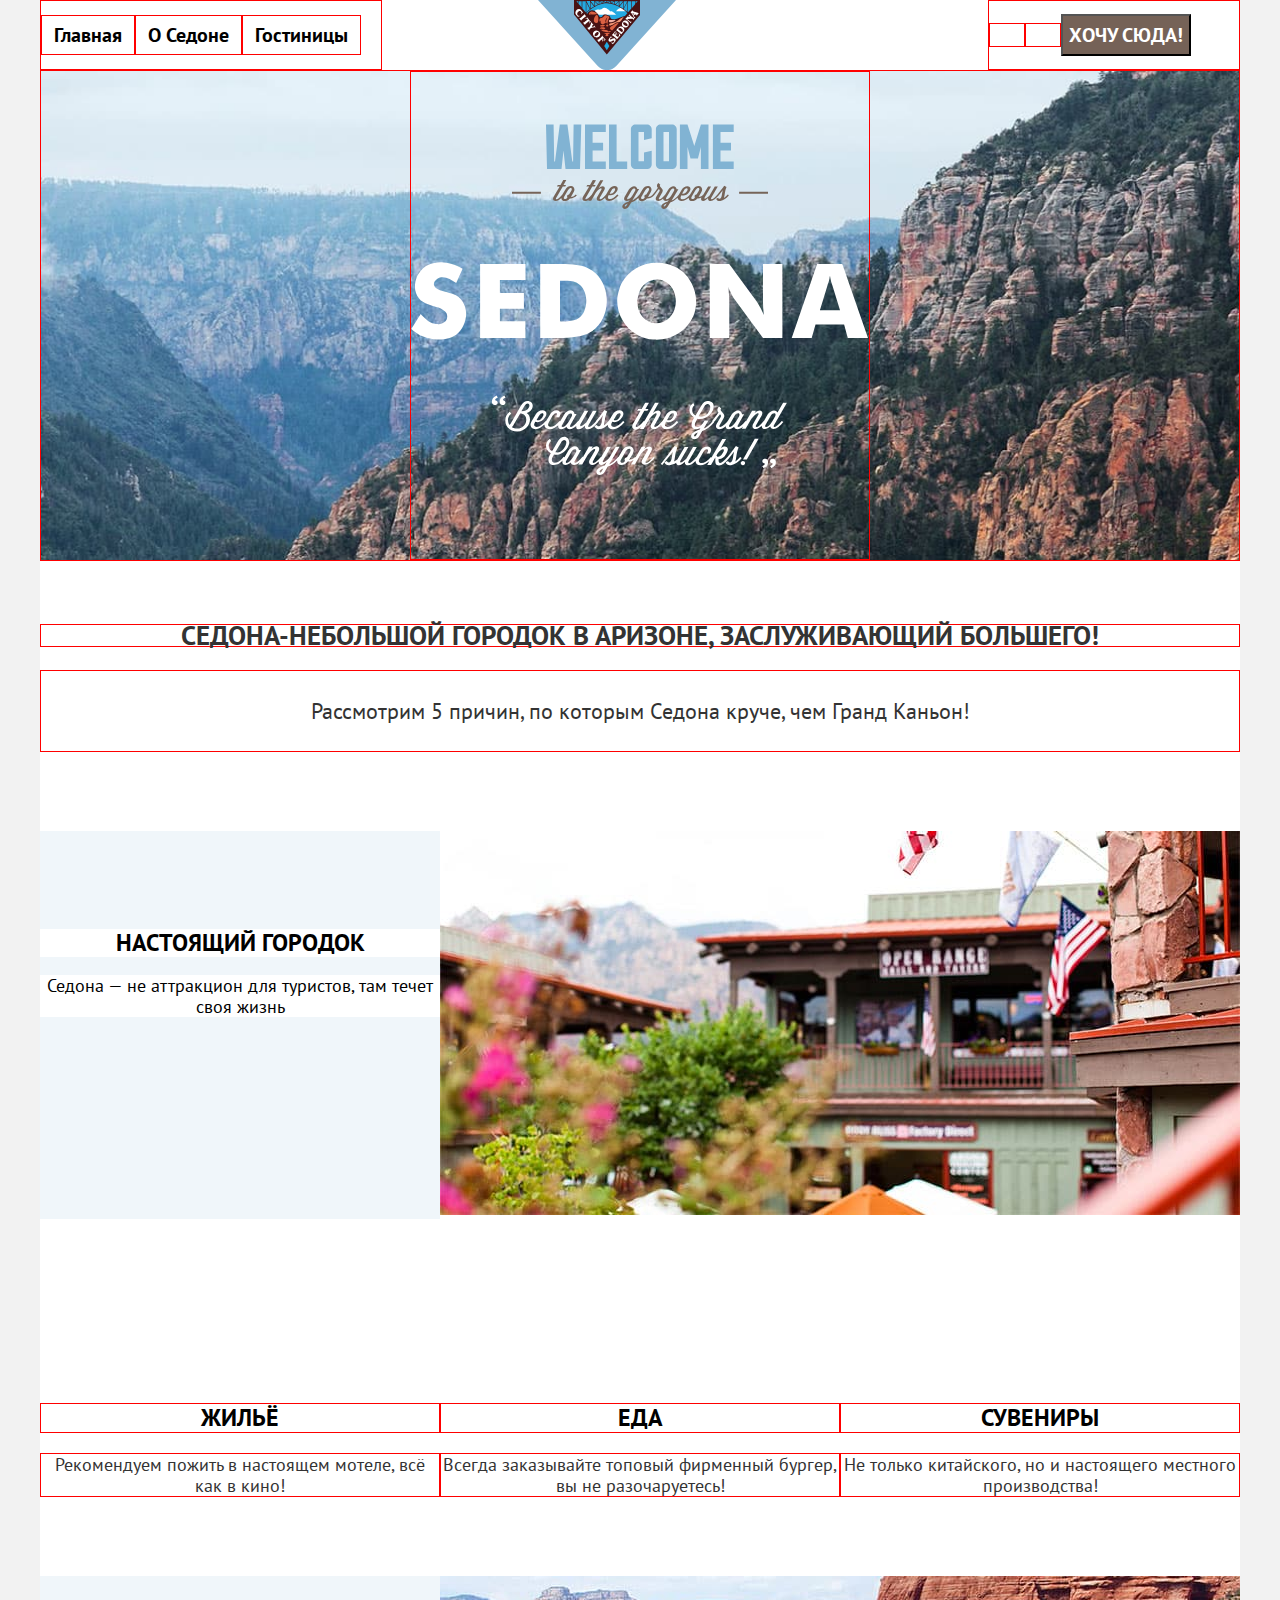
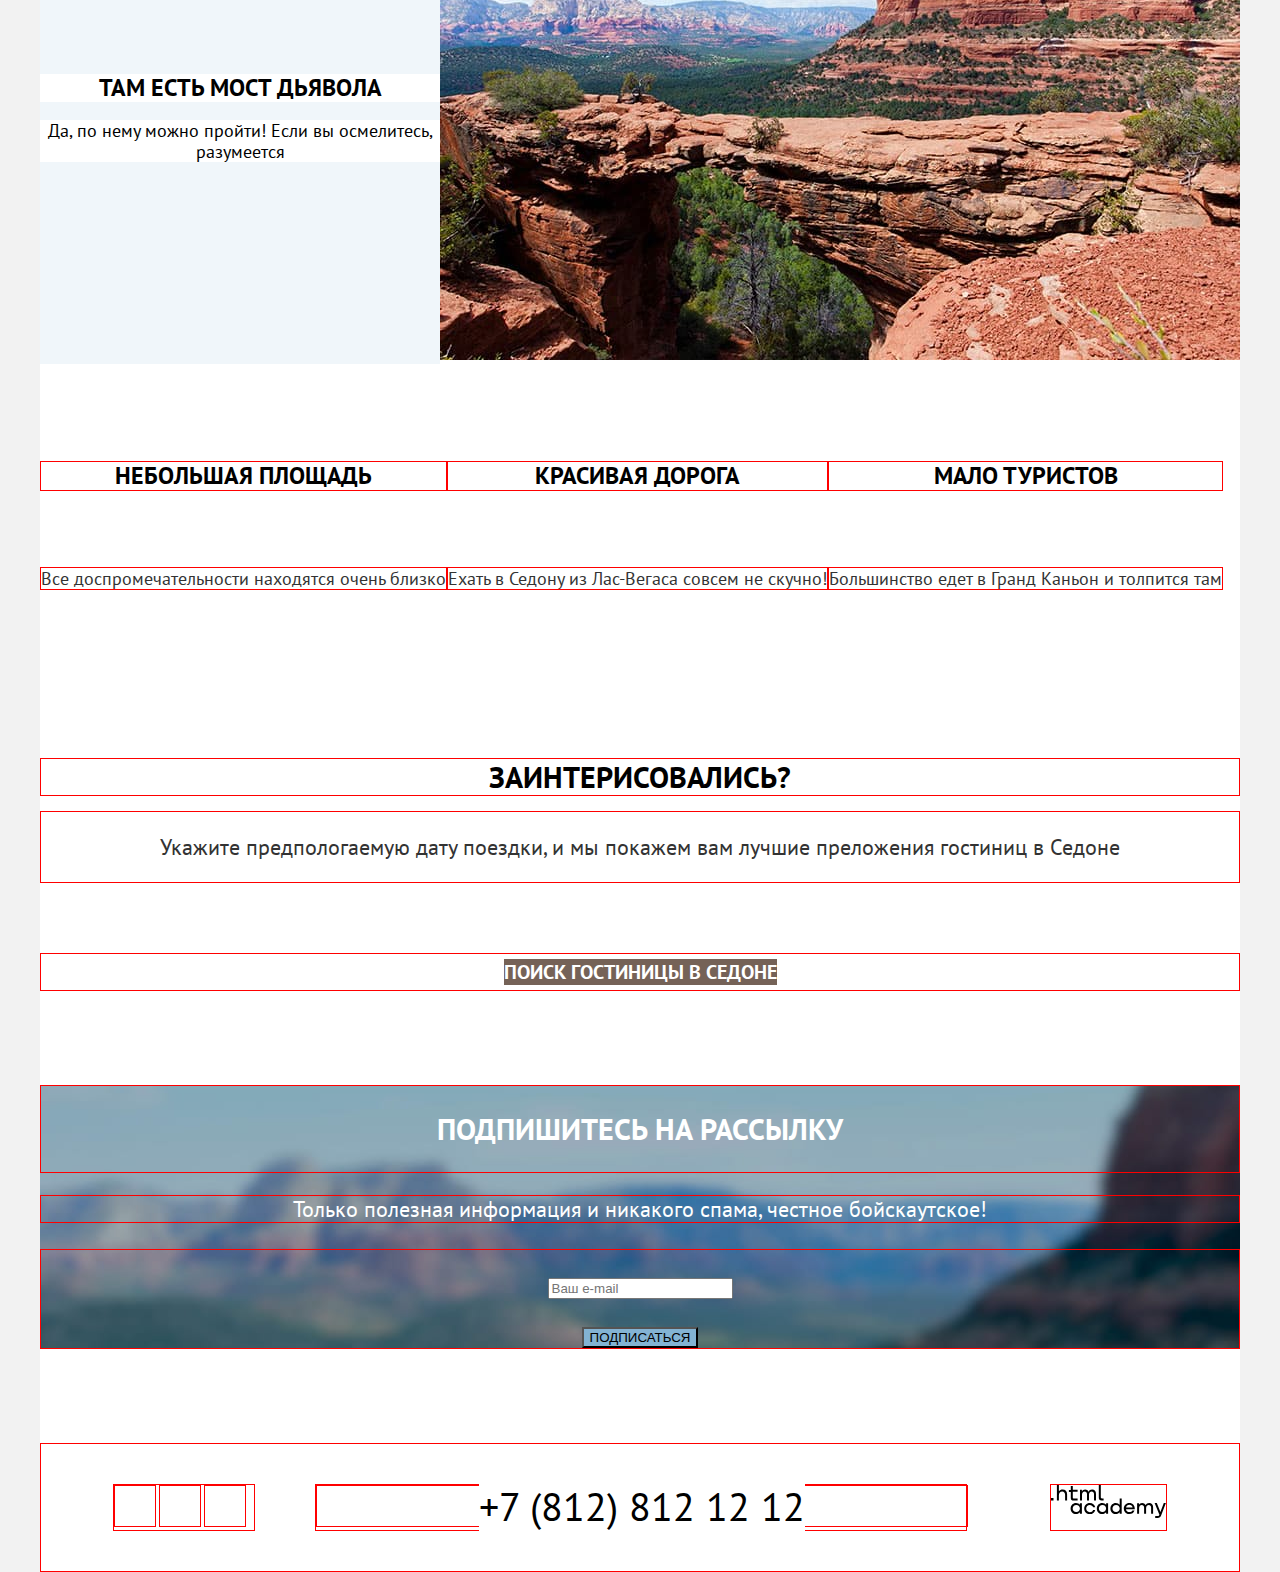
==== commit e2ea93b3: "Микросетки на флексах для всех страниц" ====
--- a/index.html
+++ b/index.html
@@ -127,6 +127,7 @@
       </section>
     </main>
     <footer class="page-footer">
+      <div class="page-footer-container">
       <section class="footer-social">
         <h2 class="visually-hidden">Социальные сети</h2>
         <ul class="footer-social-list">
@@ -160,6 +161,7 @@
           <img src="image/vectors/Vector-19.svg" width="115" height="33" alt="Логотип сайта htmlacademy.">
         </a>
       </section>
+      </div>
     </footer>
   </div>
 </body>
--- a/styles/styles.css
+++ b/styles/styles.css
@@ -46,6 +46,14 @@
   background-color: #ffffff;
 }
 
+.page-header-logo {
+  display: flex;
+  justify-content: space-between;
+  margin: 0 auto;
+  padding: 0 auto;
+}
+
+
 .navigation {
   display: flex;
   width: 1200px;
@@ -55,7 +63,7 @@
 .navigation-list {
   display: flex;
   flex-wrap: wrap;
-  width: 320px;
+  width: 340px;
   margin: 0;
   padding: 0;
   list-style-type: none;
@@ -74,7 +82,8 @@
 }
 
 .navigation-link {
-  display: block;
+  display: flex;
+  align-items: center;
   padding: 6px 12px;
   font-family: "PT Sans", sans-serif;
   font-size: 20px;
@@ -84,7 +93,7 @@
   color: #000000;
   background-color: #ffffff;
   text-decoration: none;
-
+  border: 1px solid red;
 }
 
 .page-container {
@@ -202,6 +211,8 @@
 .inner-header-title {
   width: 528px;
   padding: 0 71px;
+  margin-top: 75px;
+  margin-bottom: 5px;
   font-family: "PT Sans", sans-serif;
   font-size: 60px;
   line-height: 78px;
@@ -211,8 +222,11 @@
 }
 
 .breadcrumbs {
+  display: flex;
+  list-style-type: none;
   width: 73px;
   padding: 0 73px;
+  border: 1px solid red;
 }
 
 .catalog-filter {
@@ -297,10 +311,15 @@
 
 .catalog-sorting {
   display: flex;
+  justify-content: space-between;
+  width: 1280px;
+  margin-top: 50px;
+  border: 1px solid red;
 }
 
 .catalog-info {
   width: 337px;
+  margin-left: 71px;
   margin-right: 192px;
   font-size: 30px;
   line-height: 39px;
@@ -315,8 +334,27 @@
   margin-right: 81px;
 }
 
+.apply-discharge {
+  display: block;
+}
+
+.button.apply-button {
+  width: 160px;
+  height: 48px;
+  border: 1px solid red;
+}
+
+.discharge-button {
+  width: 160px;
+  height: 23px;
+  border: 1px solid red;
+}
+
 .button-button-light {
-  width: 160px;
+  width: 48px;
+  height: 48px;
+  margin-right: 8px;
+  border: 1px solid red;
 }
 
 .product-card {
@@ -484,46 +522,56 @@
 
 .page-footer {
   background-color: #ffffff;
+  margin: 0;
+}
+
+.page-footer-container {
   display: flex;
   justify-content: space-between;
-  margin: 0;
-  padding: 0;
+  margin: 0 auto;
+  padding: 40px 72px ;
+  border: 1px solid red;
 }
 
 .footer-social {
-  width: 110px;
+  width: 140px;
   margin-right: 60px;
+  border: 1px solid red;
+}
+
+.footer-social-list {
+  display: flex;
+  flex-wrap: wrap;
+  margin: 0;
+  padding: 0;
+  list-style-type: none;
 }
 
 .footer-social-item {
-  text-align: left;
-  font-style: normal;
-  color: #83b3d3;
-  background-color: #ffffff;
-  text-decoration: none;
-  font-size: 18px;
-  line-height: 21px;
-  font-weight: 400;
   width: 40px;
   height: 40px;
+  margin-right: 3px;
+  margin-bottom: 3px;
   border: 1px solid red;
 }
 
 .footer-contacts {
-  width: 720px;
+  width: 650px;
   text-align: center;
   font-size: 40px;
   line-height: 40px;
   font-weight: 400;
   font-style: normal;
   text-decoration: none;
+  margin-right: 53px;
+  border: 1px solid red;
 }
 
 .footer-contacts-phone {
   font-style: normal;
   font-size: 40px;
   line-height: 40px;
-  font-weight: 400;
+  font-weight: 350px;
   text-align: center;
   color: #000000;
   background-color: #ffffff;
@@ -534,10 +582,5 @@
   margin-left: auto;
   max-width: 120px;
   text-align: right;
-}
-
-.page-header-logo {
-  display: flex;
-  justify-content: space-between;
-  margin: 0 auto;
-}
+  border: 1px solid red;
+}
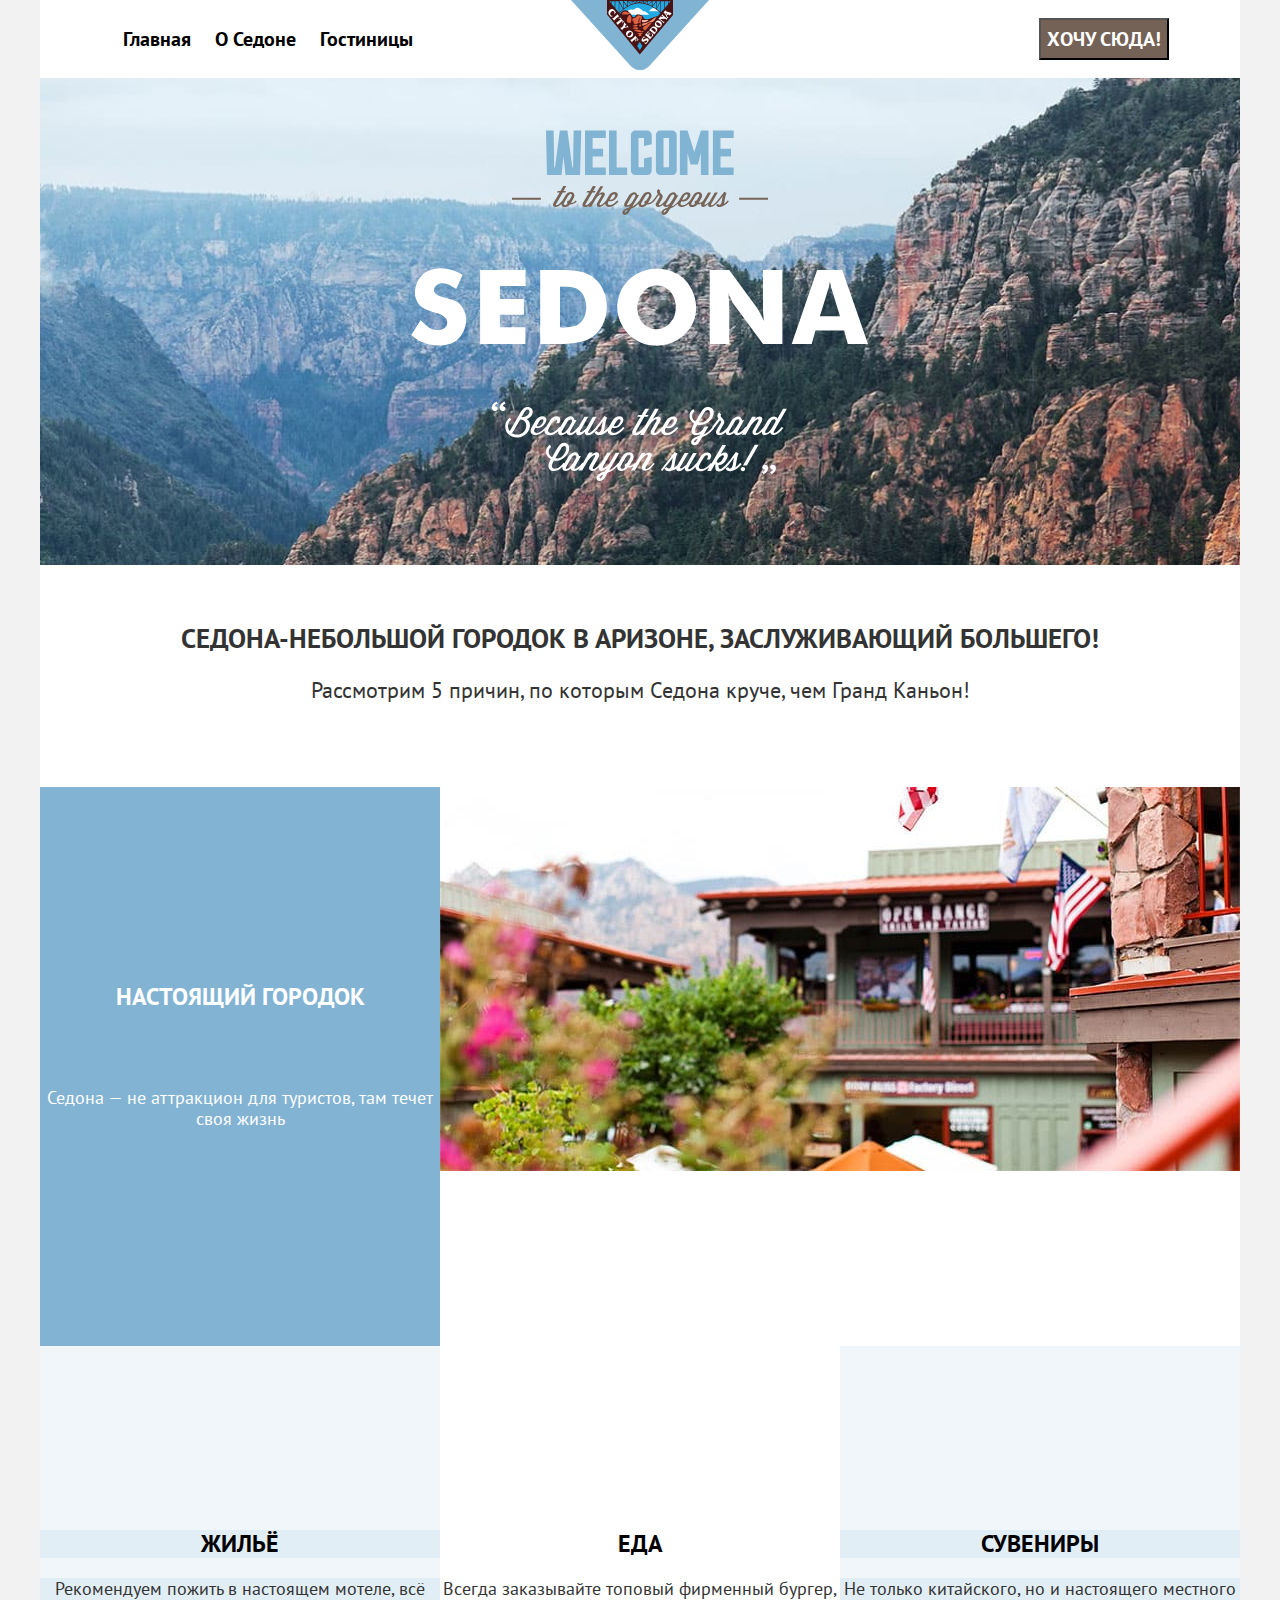
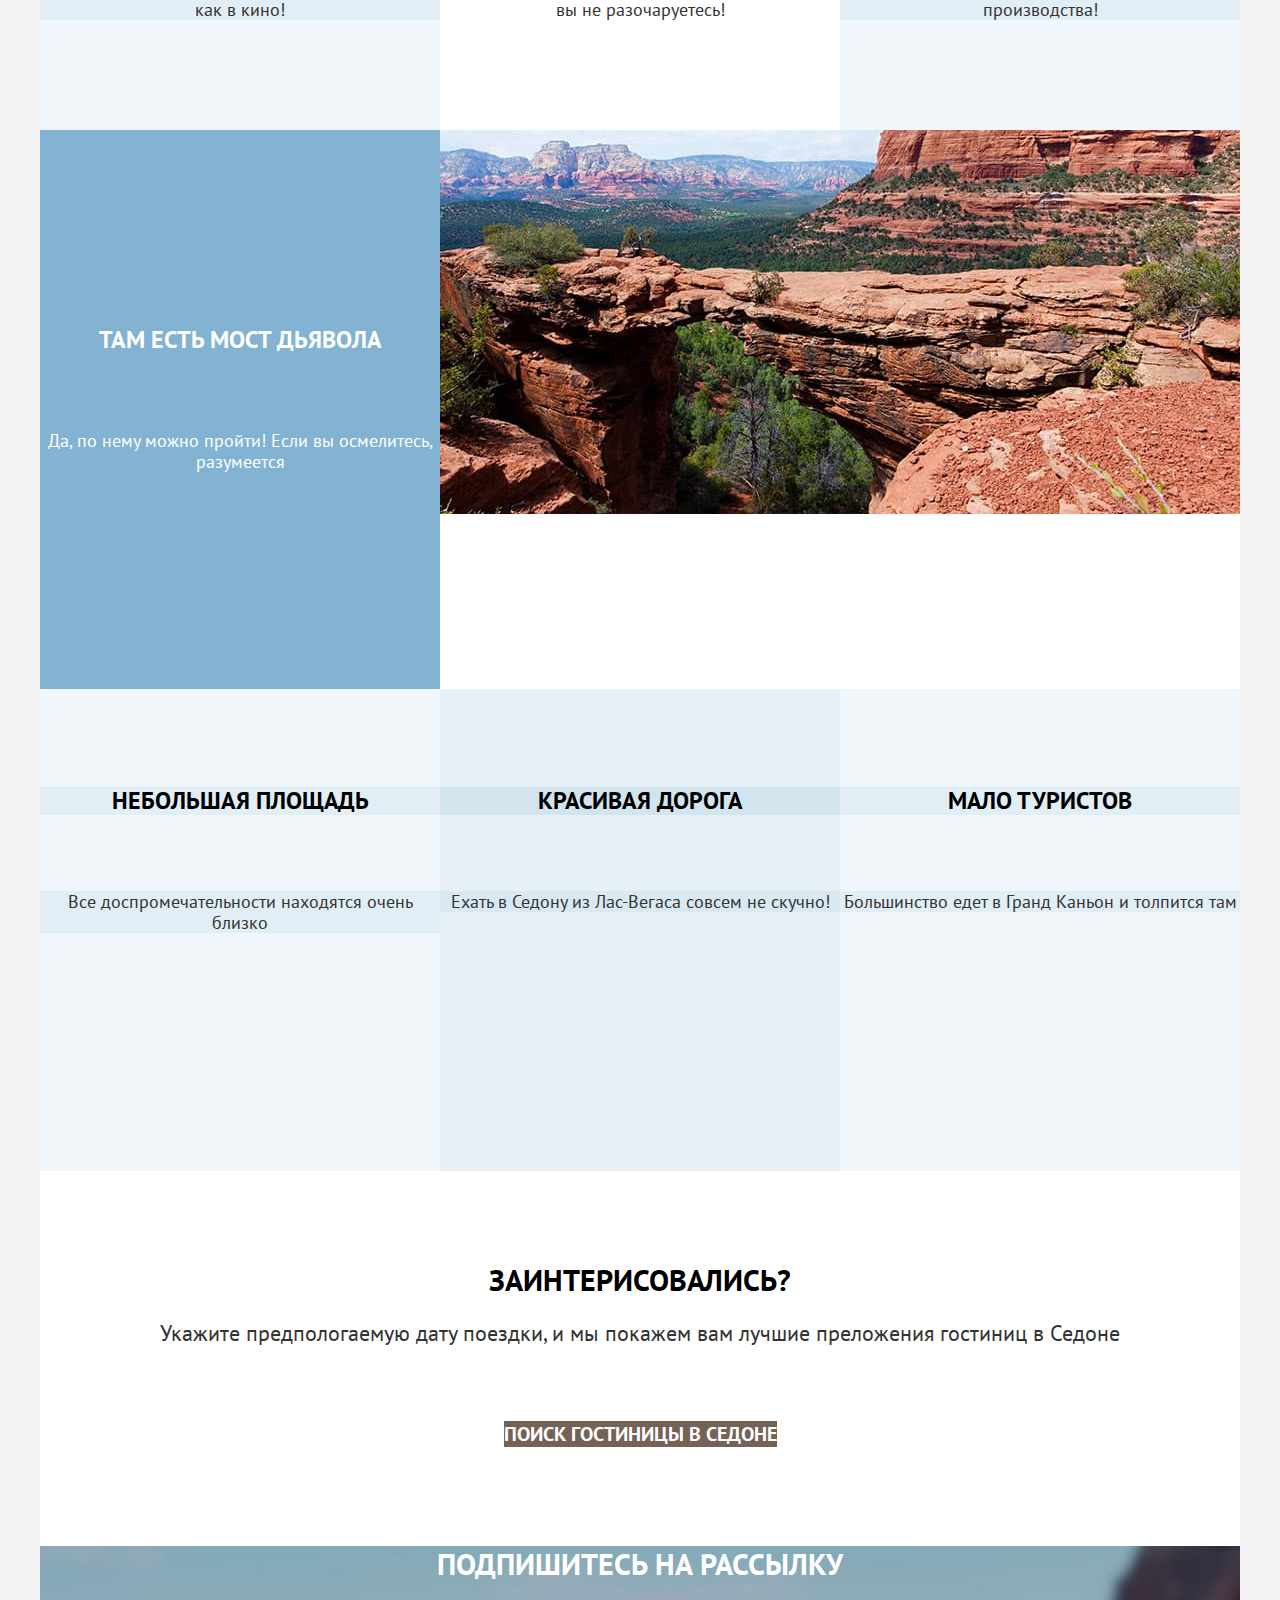
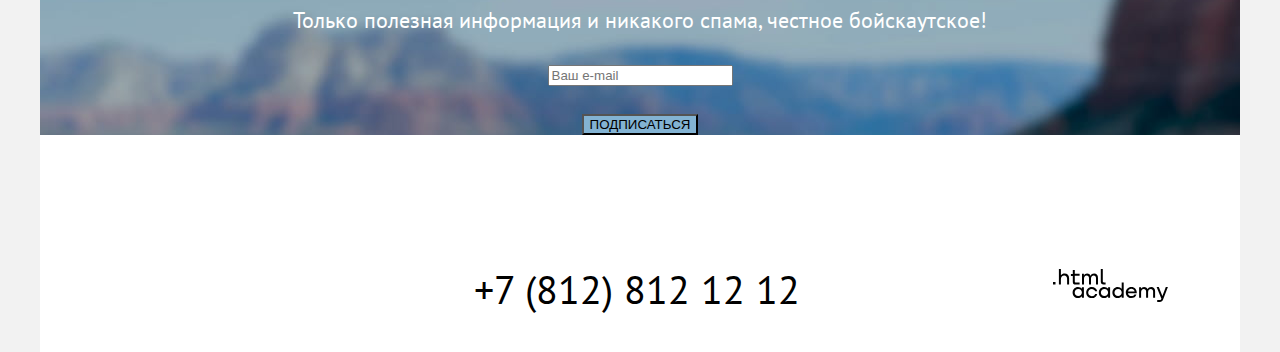
==== commit 9da86f77: "исправления" ====
--- a/index.html
+++ b/index.html
@@ -6,7 +6,6 @@
   <title>HTML Academy: Седона</title>
   <link rel="stylesheet" href="styles/styles.css">
 </head>
-
 <body>
   <div class="page-container">
     <header class="page-header">
@@ -68,8 +67,8 @@
                 <p class="features-description">Рекомендуем пожить в настоящем мотеле, всё как в кино!</p>
               </li>
               <li class="features-item features-item-food">
-                <h4 class="features-title">Еда</h4>
-                <p class="features-description">Всегда заказывайте топовый фирменный бургер, вы не разочаруетесь!</p>
+                <h4 class="features-title food-text">Еда</h4>
+                <p class="features-description food-text">Всегда заказывайте топовый фирменный бургер, вы не разочаруетесь!</p>
               </li>
               <li class="features-item features-item-souvenirs">
                 <h4 class="features-title">Сувениры</h4>
@@ -86,18 +85,24 @@
               <img сlass="advantages-image" src="images/advantages/photo-2.jpg" width="800" height="384" alt="Мост дьявола.">
             </div>
           </li>
-            <li class="advantages-item-other">
-              <h3 class="advantages-title-facts">Небольшая площадь</h3>
-              <p class="advantages-description-facts">Все доспромечательности находятся очень близко</p>
-            </li>
-            <li class="advantages-item-other">
-              <h3 class="advantages-title-facts">Красивая дорога</h3>
-              <p class="advantages-description-facts">Ехать в Седону из Лас-Вегаса совсем не скучно!</p>
-            </li>
-            <li class="advantages-item-other">
-              <h3 class="advantages-title-facts">Мало туристов</h3>
-              <p class="advantages-description-facts">Большинство едет в Гранд Каньон и толпится там</p>
-            </li>
+          <li class="advantages-item-other">
+            <div class="advantages-text-container-facts">
+            <h3 class="advantages-title-facts">Небольшая площадь</h3>
+            <p class="advantages-description-facts">Все доспромечательности находятся очень близко</p>
+            </div>
+          </li>
+          <li class="advantages-item-other-road">
+            <div class="advantages-text-container-facts">
+            <h3 class="advantages-title-facts-road">Красивая дорога</h3>
+            <p class="advantages-description-facts-road">Ехать в Седону из Лас-Вегаса совсем не скучно!</p>
+            </div>
+          </li>
+          <li class="advantages-item-other">
+            <div class="advantages-text-container-facts">
+            <h3 class="advantages-title-facts">Мало туристов</h3>
+            <p class="advantages-description-facts">Большинство едет в Гранд Каньон и толпится там</p>
+          </div>
+          </li>
         </ol>
       </section>
       <section class="reservation">
@@ -113,7 +118,6 @@
         <div class="subscribe-head">
         <h2 class="subscribe-title">Подпишитесь на рассылку</h2>
         </div>
-
         <p class="subscribe-text">Только полезная информация и никакого спама, честное бойскаутское!</p>
         <div class="form-subscribe">
         <form class="newsletter-form" action="https://echo.htmlacademy.ru" method="post">
--- a/styles/styles.css
+++ b/styles/styles.css
@@ -62,18 +62,20 @@
 
 .navigation-list {
   display: flex;
-  flex-wrap: wrap;
-  width: 340px;
-  margin: 0;
+  width: 450px;
+  margin-left: 71px;
+  margin-right: 10px;
   padding: 0;
   list-style-type: none;
   align-items: center;
-  border: 1px solid red;
 }
 
 .navigation-user {
-  max-width: 250px;
-  margin-left: auto;
+  display: flex;
+  justify-content: flex-end;
+  max-width: 450px;
+  margin-left: 10px;
+  margin-right: 71px;
 }
 
 .navigation-user .navigation-link {
@@ -93,7 +95,6 @@
   color: #000000;
   background-color: #ffffff;
   text-decoration: none;
-  border: 1px solid red;
 }
 
 .page-container {
@@ -108,7 +109,6 @@
   background-image: url("../images/intro/index-background.jpg");
   background-size: cover;
   background-repeat: no-repeat;
-  border: 1px solid red;
   margin-bottom: 63px;
 }
 
@@ -117,7 +117,6 @@
   margin: 0 auto;
   padding-top: 52px;
   padding-bottom: 83px;
-  border: 1px solid red;
 }
 
 .catalog-header {
@@ -128,16 +127,23 @@
   background-repeat: no-repeat;
 }
 
+.main-container {
+  padding: 0 auto;
+  margin: 0 auto;
+}
+
 .advantages-item {
   flex-wrap:wrap;
   display: flex;
+  margin: 0 auto;
+  padding: 0 auto;
 }
 
 .advantages-title {
   text-transform: uppercase;
   color: #333333;
   margin-bottom: 23px;
-  border: 1px solid red;
+  padding: 0;
 }
 
 .advantages-list {
@@ -154,10 +160,11 @@
   padding-top: 98px;
   padding-bottom: 77px;
   width: 400px;
+  height: 384px;
   display: block;
   justify-content: space-between;
   text-align: center;
-  background-color: rgba(131, 179, 211, 0.12);
+  background-color:#83B3D3;
 }
 
 .image-street {
@@ -170,14 +177,53 @@
 
 .advantages-item-other {
   display: block;
-  justify-content:center;
-  margin: 0;
-  padding: 0;
-  text-align: center;
+  width: 400px;
+  margin: 0;
+  padding: 0;
+  background-color: rgba(131, 179, 211, 0.12);
+  text-align: center;
+}
+
+.advantages-item-other-road {
+  display: block;
+  width: 400px;
+  margin: 0;
+  padding: 0;
+  background-color: rgba(131, 179, 211, 0.2);
+  text-align: center;
+}
+
+.advantages-title-facts-road {
+  font-size: 24px;
+  line-height: 28px;
+  font-weight: 700;
+  text-align: center;
+  color: #000000;
+  background-color: rgba(131, 179, 211, 0.2);
+  text-transform: uppercase;
+  margin-top: 98px;
+  margin-bottom: 76px;
+  padding: 0;
+}
+
+.advantages-description-facts-road {
+  font-size: 18px;
+  line-height: 21px;
+  font-weight: 400px;
+  text-align: center;
+  color: #333333;
+  background-color: rgba(131, 179, 211, 0.12);
+  margin-bottom: 77px;
+}
+
+.advantages-text-container-facts {
+  height: 384px;
 }
 
 .features-list {
   display: flex;
+  justify-content: space-between;
+  width: 1200px;
   margin: 0;
   padding: 0;
   list-style-type: none;
@@ -185,27 +231,48 @@
 
 .features-item {
   width: 400px;
+  height: 384px;
+  padding: 0;
+  margin: 0;
+  background-color: rgba(131, 179, 211, 0.12);
+}
+
+.features-item-food,
+.features-title.food-text,
+.features-description.food-text {
+  background-color: #ffffff;
+}
+
+.features-title.food-text {
+  background-color:#ffffff;
+}
+
+.features-description.food-text {
+  background-color:#ffffff;
 }
 
 .cause-title {
-  margin: 0;
+  margin-top: 98px;
+  margin-bottom: 76px;
   padding: 0;
   font-size: 24px;
   line-height: 28px;
   font-weight: 700;
   text-align: center;
-  color: #000000;
-  background-color: #ffffff;
+  color: #ffffff;
+  background-color:#83B3D3;
   text-transform: uppercase;
 }
 
 .cause-description {
+  margin-bottom: 77px;
+  padding: 0;
   font-size: 18px;
   line-height: 21px;
   font-weight: 400;
   text-align: center;
-  color: #000000;
-  background-color: #ffffff;
+  color: #ffffff;
+  background-color:#83B3D3;
 }
 
 .inner-header-title {
@@ -226,7 +293,6 @@
   list-style-type: none;
   width: 73px;
   padding: 0 73px;
-  border: 1px solid red;
 }
 
 .catalog-filter {
@@ -245,7 +311,6 @@
   color: #333333;
   padding: 0 auto;
   margin-bottom: 79px;
-  border: 1px solid red;
 }
 
 .catalog-filter-title {
@@ -262,10 +327,9 @@
   font-weight: 400;
   text-align: center;
   color: #333333;
-  background-color: #ffffff;
+  background-color: rgba(131, 179, 211, 0.12);
   padding: 0;
   margin-bottom: 79px;
-  border: 1px solid red;
 }
 
 .control-label {
@@ -284,9 +348,8 @@
   font-weight: 700;
   text-align: center;
   color: #000000;
-  background-color: #ffffff;
-  text-transform: uppercase;
-  border: 1px solid red;
+  background-color: rgba(131, 179, 211, 0.12);
+  text-transform: uppercase;
 }
 
 .infrastructure {
@@ -314,7 +377,6 @@
   justify-content: space-between;
   width: 1280px;
   margin-top: 50px;
-  border: 1px solid red;
 }
 
 .catalog-info {
@@ -341,20 +403,17 @@
 .button.apply-button {
   width: 160px;
   height: 48px;
-  border: 1px solid red;
 }
 
 .discharge-button {
   width: 160px;
   height: 23px;
-  border: 1px solid red;
 }
 
 .button-button-light {
   width: 48px;
   height: 48px;
   margin-right: 8px;
-  border: 1px solid red;
 }
 
 .product-card {
@@ -402,7 +461,6 @@
   text-transform: uppercase;
   margin-top: 91px;
   margin-bottom: 15px;
-  border: 1px solid red;
 }
 
 .advantages-title-facts {
@@ -411,22 +469,21 @@
   font-weight: 700;
   text-align: center;
   color: #000000;
-  background-color: #ffffff;
-  text-transform: uppercase;
-  margin-top: 97px;
+  background-color: rgba(131, 179, 211, 0.12);
+  text-transform: uppercase;
+  margin-top: 98px;
   margin-bottom: 76px;
-  border: 1px solid red;
+  padding: 0;
 }
 
 .advantages-description-facts {
   font-size: 18px;
   line-height: 21px;
-  font-weight: 400;
-  text-align: center;
-  color: #333333;
-  background-color: #ffffff;
+  font-weight: 400px;
+  text-align: center;
+  color: #333333;
+  background-color: rgba(131, 179, 211, 0.12);
   margin-bottom: 77px;
-  border: 1px solid red;
 }
 
 .product-card-type,
@@ -467,13 +524,11 @@
   background-color: #ffffff;
   padding: 0;
   margin-bottom: 70px;
-  border: 1px solid red;
 }
 
 .button-search{
   padding: 0;
   margin-bottom: 91px;
-  border: 1px solid red;
 }
 
 .subscribe {
@@ -486,7 +541,7 @@
   color: #ffffff;
   font-size: 22px;
   line-height: 26px;
-  font-weight: 400;
+  font-weight: 400px;
 }
 
 .subscribe-title {
@@ -500,18 +555,15 @@
   padding: 0;
   margin-top: 94px;
   margin-bottom: 15px;
-  border: 1px solid red;
 }
 
 .subscribe-text {
   padding: 0;
   margin-bottom: 26px;
-  border: 1px solid red;
 }
 
 .form-subscribe {
   margin-bottom: 94px;
-  border: 1px solid red;
 }
 
 .button {
@@ -530,13 +582,11 @@
   justify-content: space-between;
   margin: 0 auto;
   padding: 40px 72px ;
-  border: 1px solid red;
 }
 
 .footer-social {
   width: 140px;
   margin-right: 60px;
-  border: 1px solid red;
 }
 
 .footer-social-list {
@@ -552,7 +602,6 @@
   height: 40px;
   margin-right: 3px;
   margin-bottom: 3px;
-  border: 1px solid red;
 }
 
 .footer-contacts {
@@ -564,7 +613,6 @@
   font-style: normal;
   text-decoration: none;
   margin-right: 53px;
-  border: 1px solid red;
 }
 
 .footer-contacts-phone {
@@ -582,5 +630,4 @@
   margin-left: auto;
   max-width: 120px;
   text-align: right;
-  border: 1px solid red;
-}
+}
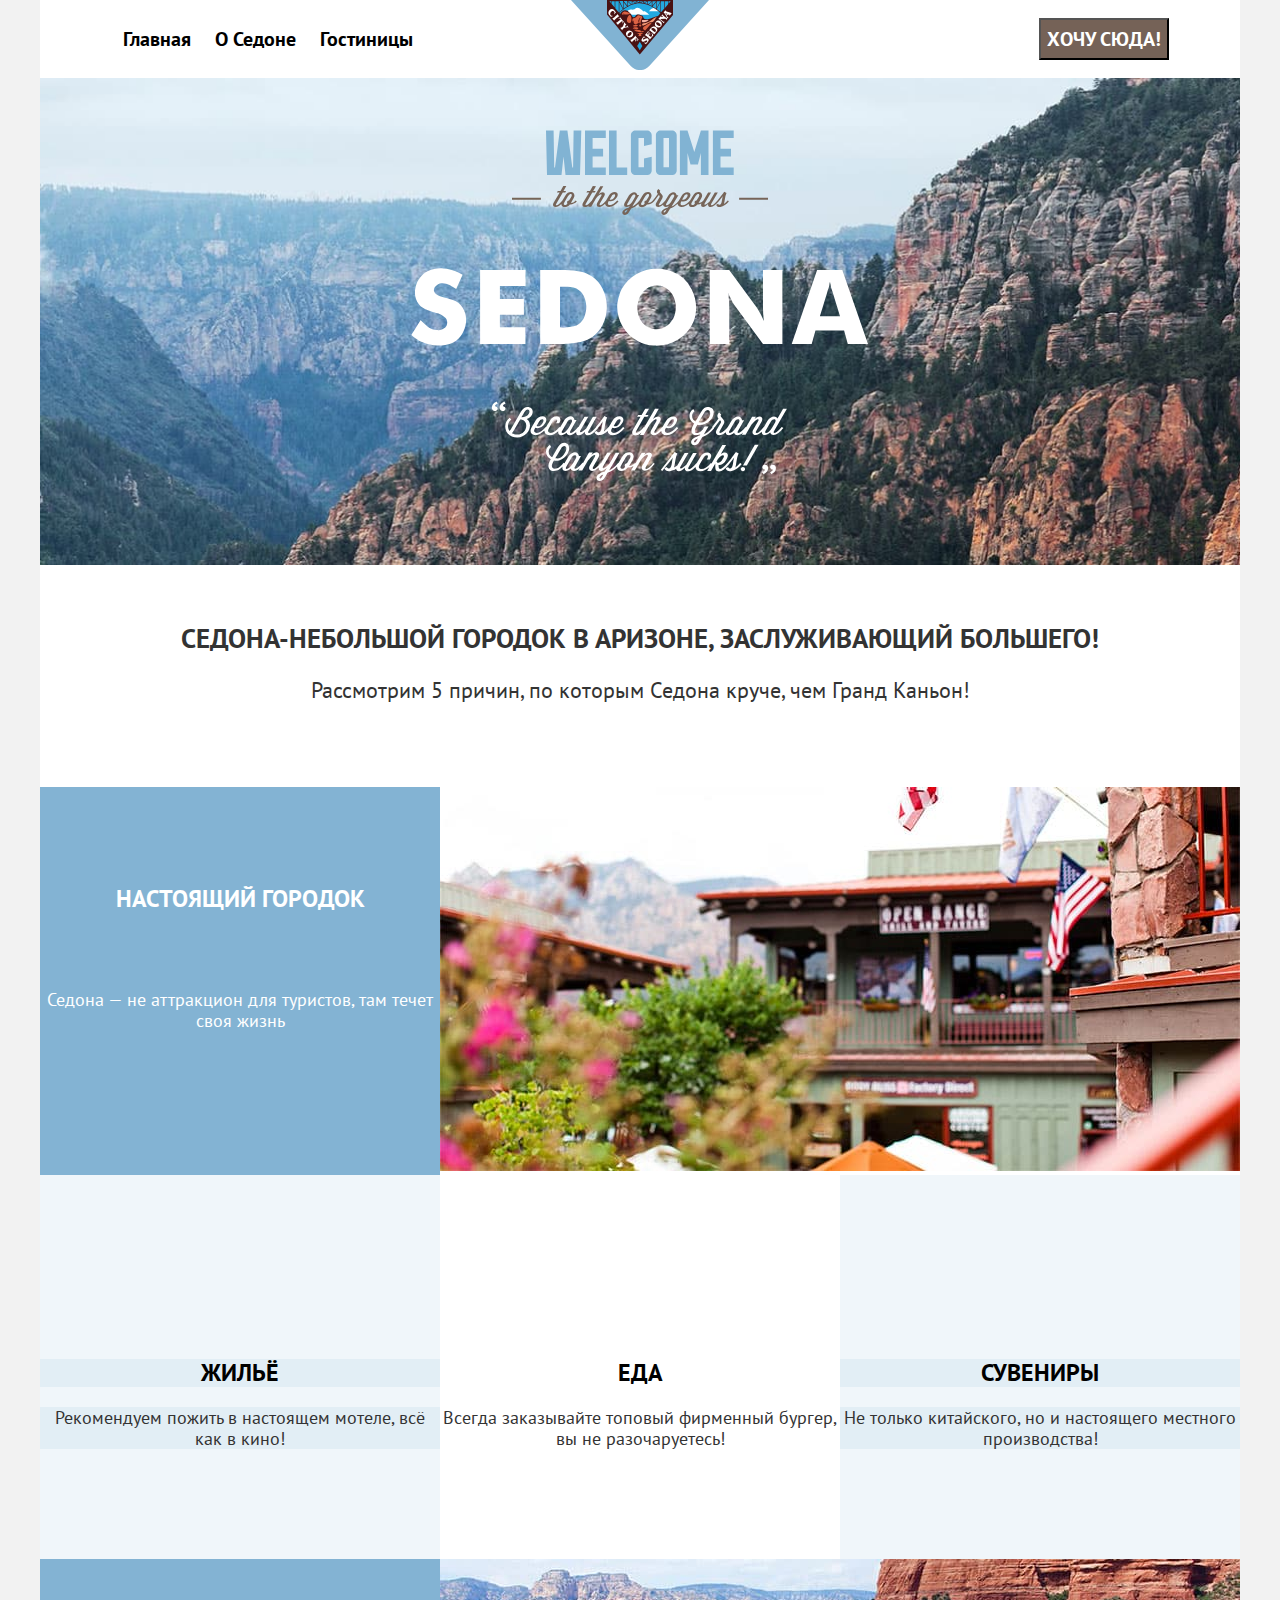
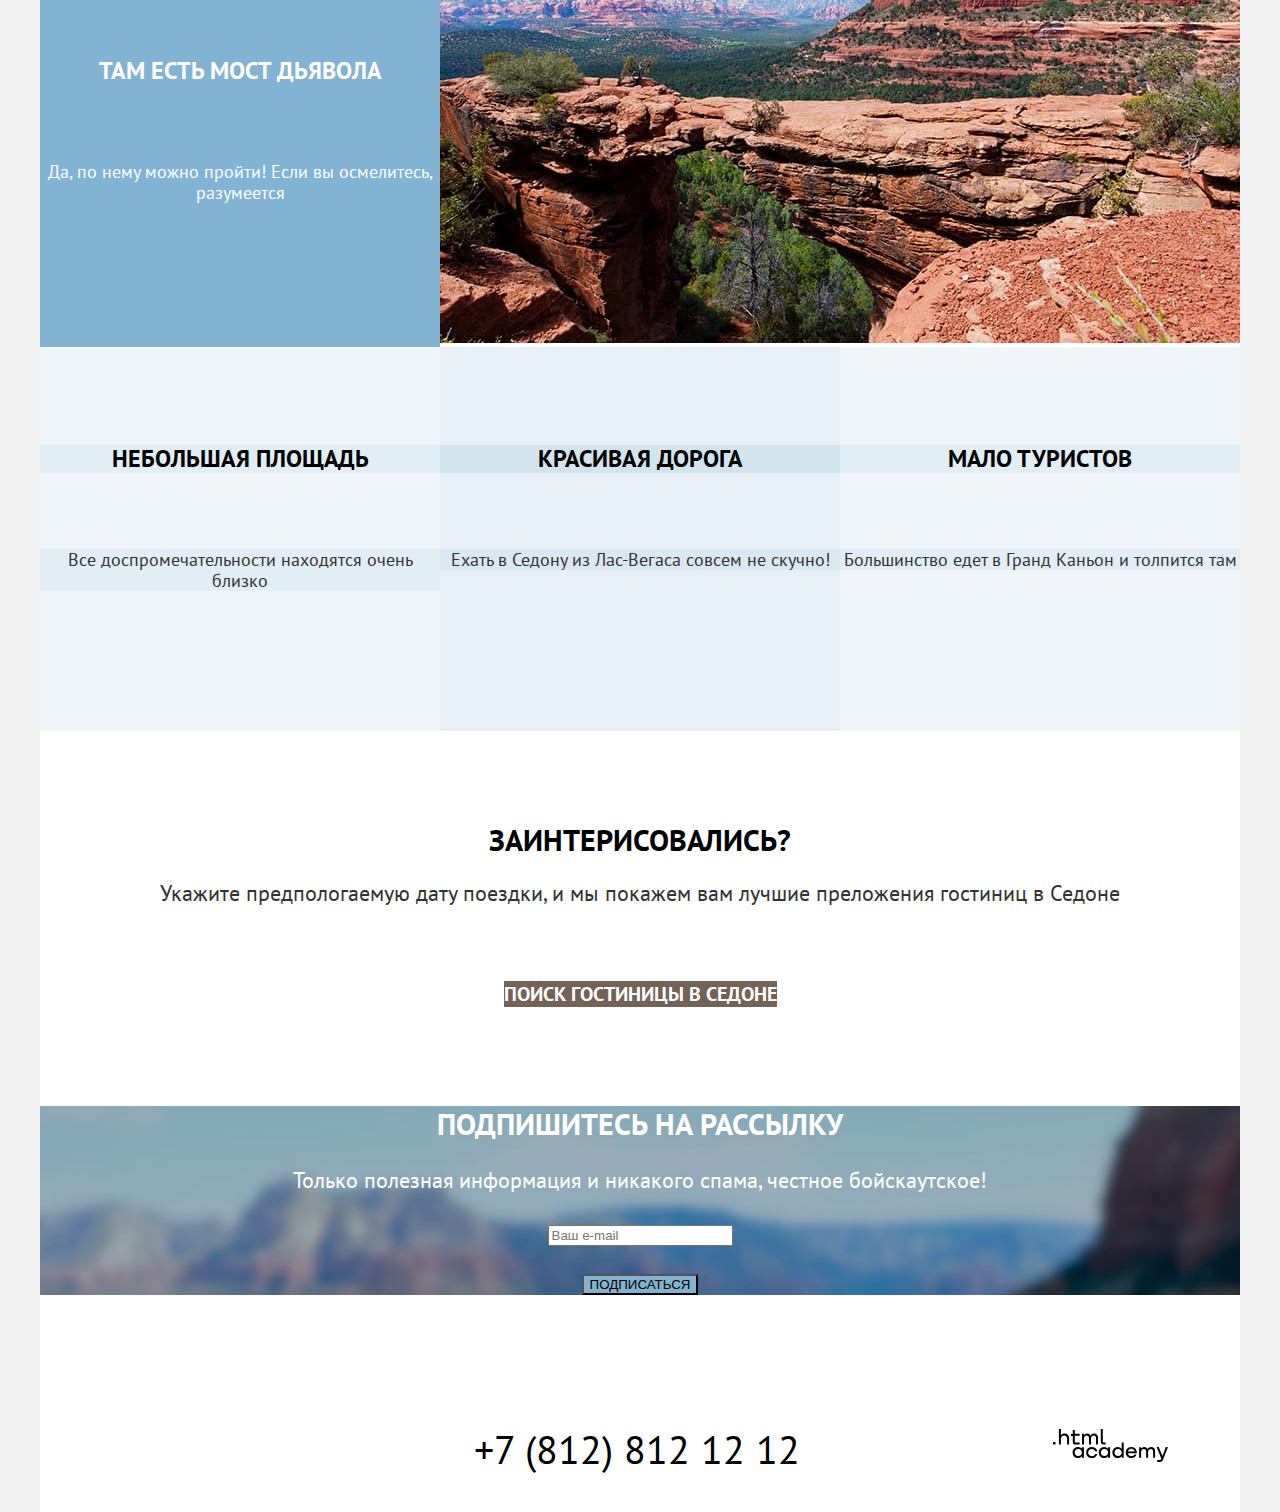
==== commit 9693933b: "исправления" ====
--- a/index.html
+++ b/index.html
@@ -86,22 +86,16 @@
             </div>
           </li>
           <li class="advantages-item-other">
-            <div class="advantages-text-container-facts">
             <h3 class="advantages-title-facts">Небольшая площадь</h3>
             <p class="advantages-description-facts">Все доспромечательности находятся очень близко</p>
-            </div>
           </li>
           <li class="advantages-item-other-road">
-            <div class="advantages-text-container-facts">
             <h3 class="advantages-title-facts-road">Красивая дорога</h3>
             <p class="advantages-description-facts-road">Ехать в Седону из Лас-Вегаса совсем не скучно!</p>
-            </div>
           </li>
           <li class="advantages-item-other">
-            <div class="advantages-text-container-facts">
             <h3 class="advantages-title-facts">Мало туристов</h3>
             <p class="advantages-description-facts">Большинство едет в Гранд Каньон и толпится там</p>
-          </div>
           </li>
         </ol>
       </section>
--- a/styles/styles.css
+++ b/styles/styles.css
@@ -157,10 +157,9 @@
 
 .advantages-text-container {
   margin: 0;
-  padding-top: 98px;
-  padding-bottom: 77px;
+  padding: 0;
   width: 400px;
-  height: 384px;
+  height:auto;
   display: block;
   justify-content: space-between;
   text-align: center;
@@ -178,6 +177,7 @@
 .advantages-item-other {
   display: block;
   width: 400px;
+  height: 384px;
   margin: 0;
   padding: 0;
   background-color: rgba(131, 179, 211, 0.12);
@@ -214,10 +214,6 @@
   color: #333333;
   background-color: rgba(131, 179, 211, 0.12);
   margin-bottom: 77px;
-}
-
-.advantages-text-container-facts {
-  height: 384px;
 }
 
 .features-list {
@@ -407,10 +403,10 @@
 
 .discharge-button {
   width: 160px;
-  height: 23px;
-}
-
-.button-button-light {
+  height: 48px;
+}
+
+.button-view {
   width: 48px;
   height: 48px;
   margin-right: 8px;
